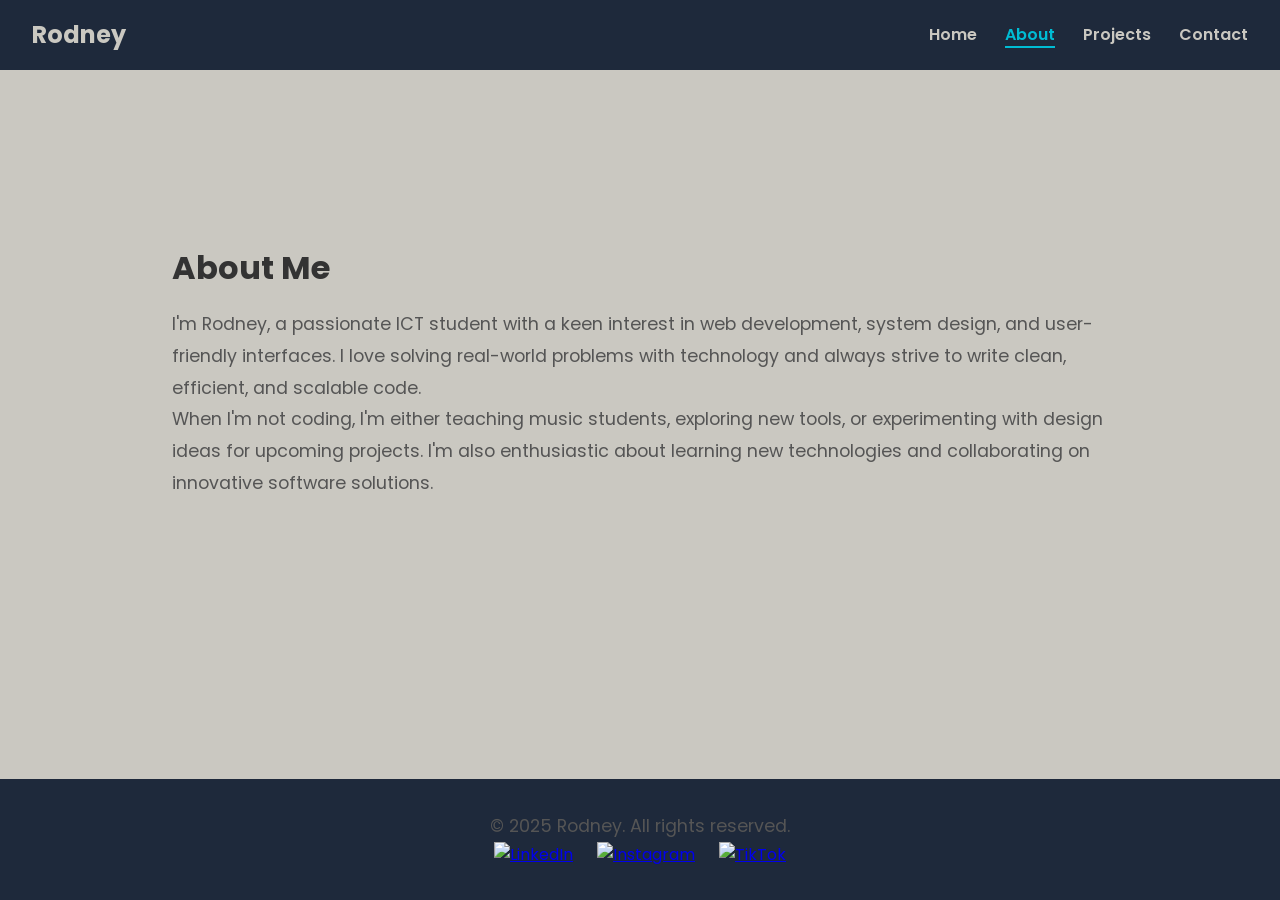
==== about.html @ bb98c3a1 "Add files via upload" ====
<!DOCTYPE html>
<html lang="en">
<head>
  <meta charset="UTF-8">
  <meta name="viewport" content="width=device-width, initial-scale=1.0">
  <title>About</title>
  <link href="https://fonts.googleapis.com/css2?family=Poppins:wght@400;600&display=swap" rel="stylesheet">
  <link href="style.css" rel="stylesheet">
</head>
<body>
  <header>
    <a href="index.html"><h1>Rodney</h1></a>
    <nav>
      <a href="index.html">Home</a>
      <a href="about.html" class="active">About</a>
      <a href="projects.html">Projects</a>
      <a href="contact.html">Contact</a>
    </nav>
  </header>

  <section>
    <h2>About Me</h2>
    <p>
      I'm Rodney, a passionate ICT student with a keen interest in web development, system design, and user-friendly interfaces. I love solving real-world problems with technology and always strive to write clean, efficient, and scalable code.
    </p>
    <p>
      When I'm not coding, I'm either teaching music students, exploring new tools, or experimenting with design ideas for upcoming projects. I'm also enthusiastic about learning new technologies and collaborating on innovative software solutions.
    </p>
  </section>

  <footer>
    <p>&copy; 2025 Rodney. All rights reserved.</p>
    <div class="social-icons">
      <a href="www.linkedin.com/in/rodney-afriyie-282183271" target="_blank">
        <img src="images\linkedin.png" alt="LinkedIn">
      </a>
      <a href="https://www.instagram.com/rodney.afriyie/?hl=en" target="_blank">
        <img src="images\instagram.png" alt="Instagram">
      </a>
      <a href="https://www.tiktok.com/@rodney_appiah?is_from_webapp=1&sender_device=pc" target="_blank">
        <img src="images\tiktok.png" alt="TikTok">
      </a>
    </div>
  </footer>
</body>
</html>
---- style.css ----
* {
    margin: 0;
    padding: 0;
    box-sizing: border-box;
    font-family: 'Poppins', sans-serif;
  }
  
  html {
    scroll-behavior: smooth;
    height: 100%;
  }
  
  nav a:hover {
    color: #00bcd4;
  }
  
  nav a.active {
    color: #00bcd4;
    border-bottom: 2px solid #00bcd4;
  }
  body {
    font-family: 'Poppins', sans-serif;
    line-height: 1.6;
    background-color: #CAC8C1;
    color: #333;
    display: flex;
    flex-direction: column;
    justify-content: space-between;
    height: 100%;
  }
  
  header {
    background-color: #1e293b;
    color: #CAC8C1;
    padding: 1rem 2rem;
    display: flex;
    justify-content: space-between;
    align-items: center;
    position: sticky;
    top: 0;
    z-index: 1000;
  }
.profile {
    display: flex;
    justify-content: space-between;
    align-items: center;
    padding: 4rem 2rem;
    background-color: #CAC8C1;
  }
  
  .profile-text {
    flex: 1;
    max-width: 50%;
  }
  
  .profile-text h1 {
    font-size: 2.5rem;
    margin-bottom: 1rem;
  }
  
  .profile-text p {
    font-size: 1.2rem;
    color: #555;
  }
  
  .profile-image {
    flex: 5;
    max-width: 40%;
    text-align: center;
  }
  
  .profile-image img {
    width: 350px;
    height: 350px;
    object-fit: cover;
    border-radius: 50%;
    border: 3px solid #1e293b;
  }
  .profile-image img:hover {
    transform: scale(1.02);
    transition: transform 0.7s ease;
  }
  
  header h1 {
    font-size: 1.5rem;
  }

  header a {
    color: #CAC8C1;
    text-decoration: none;
    font-weight: 600;
  }
  
  nav a {
    color: #CAC8C1;
    text-decoration: none;
    margin-left: 1.5rem;
    font-weight: 600;
  }
  
  section {
    padding: 4rem 2rem;
    max-width: 1000px;
    margin: auto;
  }
  
  h2 {
    font-size: 2rem;
    margin-bottom: 1rem;
  }
  
  p, label {
    font-size: 1.1rem;
    color: #555;
    line-height: 1.8;
  }
  
  button {
    padding: 0.75rem 1.5rem;
    background-color: #1e293b;
    color: #CAC8C1;
    border: none;
    border-radius: 0.4rem;
    font-size: 1rem;
    cursor: pointer;
    font-weight: 600;
  }
  
  button:hover {
    background-color: #334155;
  }
  
  form {
    background-color: #cdcaca;
    padding: 2rem;
    border-radius: 0.5rem;
    box-shadow: 0 2px 4px rgba(0,0,0,0.1);
  }
  
  input, textarea {
    width: 100%;
    padding: 0.75rem;
    margin-bottom: 1.5rem;
    border: 1px solid #CAC8C1;
    border-radius: 0.4rem;
    font-size: 1rem;
  }
  
  .project {
    background-color: #CAC8C1;
    padding: 1.5rem;
    border-left: 4px solid #1e293b;
    margin-bottom: 1.5rem;
    box-shadow: 0 2px 4px rgba(0,0,0,0.1);
    border-radius: 0.5rem;
  }
  
  .project h3 {
    margin-bottom: 0.5rem;
    color: #1e293b;
  }
  .project {
    background-color: #f0f0f0;
    padding: 20px;
    margin: 15px 0;
    border-radius: 8px;
    transition: transform 0.3s ease;
    cursor: pointer;
  }
  
  .project:hover {
    transform: scale(1.03);
    background-color: #e9f6ff;
  }
  
  .preview-modal {
    opacity: 0;
    visibility: hidden;
    transition: opacity 0.4s ease;
    position: fixed;
    z-index: 10;
    left: 0;
    top: 0;
    width: 100%;
    height: 100%;
    overflow-y: auto;
    background-color: rgba(0, 0, 0, 0.8);
    padding-top: 60px;
  }
  
  .preview-modal.active {
    opacity: 1;
    visibility: visible;
  }
  
  .preview-content {
    background-color: #fff;
    margin: auto;
    padding: 20px;
    border-radius: 10px;
    width: 80%;
    max-width: 700px;
    position: relative;
    transform: scale(0.95);
    transition: transform 0.4s ease;
  }
  
  .preview-modal.active .preview-content {
    transform: scale(1);
  }
  
  .close-btn {
    color: #333;
    position: absolute;
    top: 15px;
    right: 20px;
    font-size: 30px;
    font-weight: bold;
    cursor: pointer;
  }
  
  .gallery {
    display: grid;
    grid-template-columns: repeat(1, 1fr);
    gap: 10px;
    margin-top: 20px;
  }
  
  .gallery img {
    width: 100%;
    border-radius: 8px;
    object-fit: cover;
  }

  footer {
    text-align: center;
    padding: 2rem;
    background-color: #1e293b;
    color: #CAC8C1;
    margin-top: auto;
  }
  
  .social-icons a {
    margin: 0 10px;
    display: inline-block;
  }
  
  .social-icons img {
    width: 32px;
    height: 32px;
    transition: transform 0.3s ease;
  }
  
  .social-icons img:hover {
    transform: scale(1.2);
  }
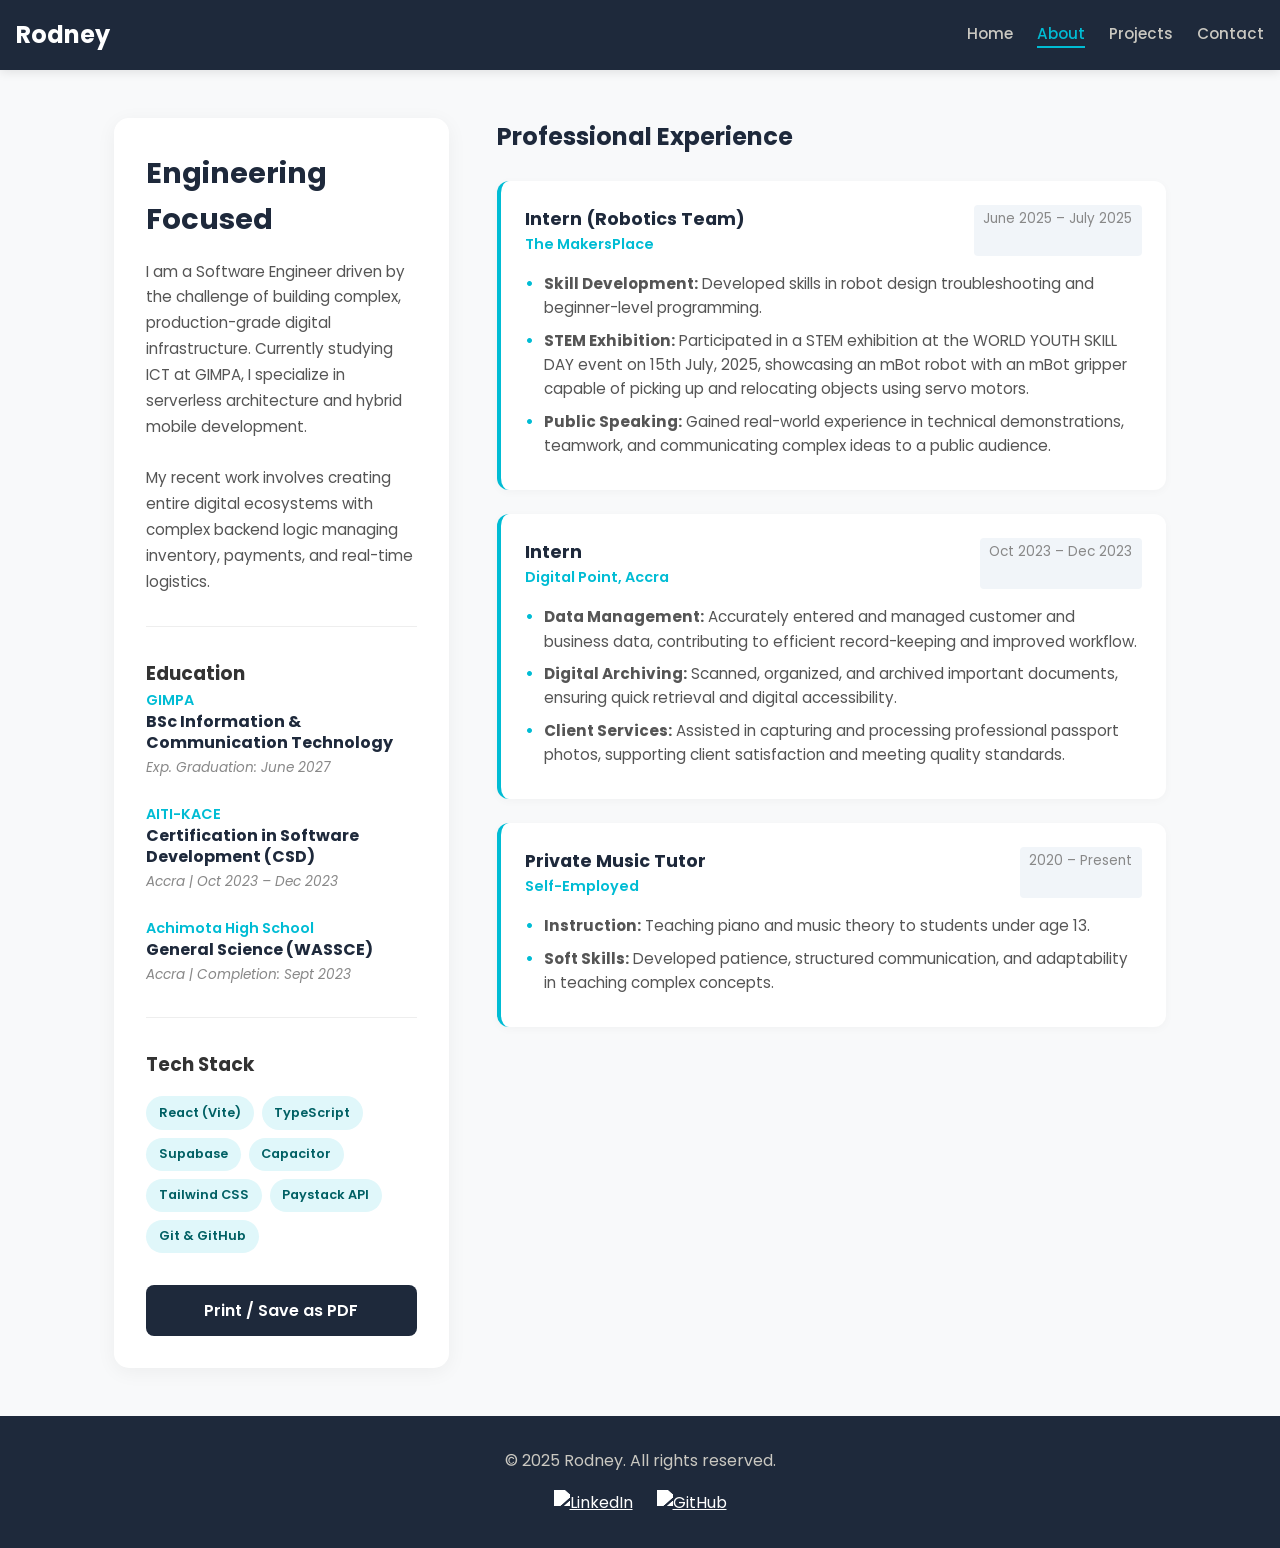
==== commit 2463034e: "Add files via upload" ====
--- a/about.html
+++ b/about.html
@@ -3,11 +3,113 @@
 <head>
   <meta charset="UTF-8">
   <meta name="viewport" content="width=device-width, initial-scale=1.0">
-  <title>About</title>
-  <link href="https://fonts.googleapis.com/css2?family=Poppins:wght@400;600&display=swap" rel="stylesheet">
+  <title>About Me | Rodney</title>
+  <link href="https://fonts.googleapis.com/css2?family=Poppins:wght@300;400;600;700&display=swap" rel="stylesheet">
   <link href="style.css" rel="stylesheet">
+
+  <style>
+    /* Digital Resume Layout */
+    .about-container {
+        max-width: 1100px;
+        margin: 3rem auto;
+        padding: 0 1.5rem;
+        display: grid;
+        grid-template-columns: 1fr 2fr;
+        gap: 3rem;
+        align-items: start;
+    }
+    
+    /* Left Sidebar */
+    .bio-section {
+        background: white;
+        padding: 2rem;
+        border-radius: 15px;
+        box-shadow: 0 4px 20px rgba(0,0,0,0.05);
+        position: sticky;
+        top: 100px;
+    }
+    
+    .bio-section h2 { font-size: 1.8rem; color: #1e293b; margin-bottom: 1rem; }
+    .bio-text { color: #555; font-size: 0.95rem; line-height: 1.7; margin-bottom: 2rem; }
+    
+    /* Education Styling */
+    .education-box { margin-top: 2rem; padding-top: 2rem; border-top: 1px solid #eee; }
+    .education-item { margin-bottom: 1.5rem; }
+    .education-item:last-child { margin-bottom: 0; }
+    
+    .education-item h4 { margin-bottom: 0.2rem; color: #1e293b; font-size: 1rem; line-height: 1.3; }
+    .education-item .school { color: #00bcd4; font-weight: 600; font-size: 0.9rem; display: block; }
+    .education-item .date { font-size: 0.85rem; color: #888; font-style: italic; display: block; margin-top: 2px;}
+    
+    .skills-wrapper { display: flex; flex-wrap: wrap; gap: 0.5rem; margin-top: 1rem; }
+    .skill-tag {
+        background-color: #e0f7fa;
+        color: #006064;
+        padding: 0.4rem 0.8rem;
+        border-radius: 50px;
+        font-size: 0.8rem;
+        font-weight: 600;
+    }
+
+    .resume-btn {
+        display: inline-block;
+        width: 100%;
+        text-align: center;
+        margin-top: 2rem;
+        padding: 0.8rem;
+        background-color: #1e293b;
+        color: white;
+        text-decoration: none;
+        border-radius: 8px;
+        font-weight: 600;
+        transition: background 0.3s;
+        cursor: pointer;
+    }
+    .resume-btn:hover { background-color: #334155; }
+    
+    /* Right Timeline */
+    .timeline-section h3 { font-size: 1.5rem; color: #1e293b; margin-bottom: 1.5rem; }
+    
+    .timeline-item {
+        background: white;
+        padding: 1.5rem;
+        border-radius: 12px;
+        margin-bottom: 1.5rem;
+        border-left: 4px solid #00bcd4;
+        box-shadow: 0 2px 10px rgba(0,0,0,0.03);
+        transition: transform 0.3s ease;
+    }
+    .timeline-item:hover { transform: translateX(5px); }
+    
+    .job-header { display: flex; justify-content: space-between; margin-bottom: 1rem; }
+    .job-title { font-size: 1.1rem; font-weight: 700; color: #1e293b; }
+    .company { color: #00bcd4; font-weight: 600; font-size: 0.9rem; }
+    .job-date { font-size: 0.85rem; color: #888; background: #f1f5f9; padding: 0.2rem 0.6rem; border-radius: 4px; white-space: nowrap; }
+    
+    .job-desc ul { list-style-type: none; padding-left: 0; }
+    .job-desc li { position: relative; padding-left: 1.2rem; margin-bottom: 0.5rem; font-size: 0.95rem; color: #555; }
+    .job-desc li::before { content: "•"; color: #00bcd4; font-weight: bold; position: absolute; left: 0; }
+
+    @media (max-width: 850px) {
+        .about-container { grid-template-columns: 1fr; gap: 2rem; }
+        .bio-section { position: static; }
+        .job-header { flex-direction: column; gap: 5px; }
+    }
+
+    /* Print Styles: Hides Nav, Footer, and Button when printing */
+    @media print {
+        header, footer, .resume-btn { display: none !important; }
+        body { background-color: white; color: black; }
+        .about-container { margin: 0; padding: 0; grid-template-columns: 1fr 2fr; gap: 2rem; }
+        .bio-section, .timeline-item { box-shadow: none; border: none; padding: 0; margin-bottom: 1rem; }
+        .timeline-item { border-left: 2px solid #000; padding-left: 1rem; }
+        .bio-section { position: static; border-right: 1px solid #ccc; padding-right: 1rem; }
+        .skill-tag { border: 1px solid #ccc; background: none; color: black; }
+    }
+  </style>
 </head>
 <body>
+
   <header>
     <a href="index.html"><h1>Rodney</h1></a>
     <nav>
@@ -18,29 +120,127 @@
     </nav>
   </header>
 
-  <section>
-    <h2>About Me</h2>
-    <p>
-      I'm Rodney, a passionate ICT student with a keen interest in web development, system design, and user-friendly interfaces. I love solving real-world problems with technology and always strive to write clean, efficient, and scalable code.
-    </p>
-    <p>
-      When I'm not coding, I'm either teaching music students, exploring new tools, or experimenting with design ideas for upcoming projects. I'm also enthusiastic about learning new technologies and collaborating on innovative software solutions.
-    </p>
-  </section>
+  <div class="about-container">
+    
+    <!-- LEFT SIDE: Bio & Stack -->
+    <aside class="bio-section">
+        <h2>Engineering Focused</h2>
+        <p class="bio-text">
+            I am a Software Engineer driven by the challenge of building complex, production-grade digital infrastructure. 
+            Currently studying ICT at GIMPA, I specialize in serverless architecture and hybrid mobile development.
+            <br><br>
+            My recent work involves creating entire digital ecosystems with complex backend logic managing inventory, payments, and real-time logistics.
+        </p>
+
+        <div class="education-box">
+            <h3>Education</h3>
+            
+            <div class="education-item">
+                <span class="school">GIMPA</span>
+                <h4>BSc Information & Communication Technology</h4>
+                <span class="date">Exp. Graduation: June 2027</span>
+            </div>
+
+            <div class="education-item">
+                <span class="school">AITI-KACE</span>
+                <h4>Certification in Software Development (CSD)</h4>
+                <span class="date">Accra | Oct 2023 – Dec 2023</span>
+            </div>
+
+            <div class="education-item">
+                <span class="school">Achimota High School</span>
+                <h4>General Science (WASSCE)</h4>
+                <span class="date">Accra | Completion: Sept 2023</span>
+            </div>
+        </div>
+
+        <div class="education-box">
+            <h3>Tech Stack</h3>
+            <div class="skills-wrapper">
+                <span class="skill-tag">React (Vite)</span>
+                <span class="skill-tag">TypeScript</span>
+                <span class="skill-tag">Supabase</span>
+                <span class="skill-tag">Capacitor</span>
+                <span class="skill-tag">Tailwind CSS</span>
+                <span class="skill-tag">Paystack API</span>
+                <span class="skill-tag">Git & GitHub</span>
+            </div>
+        </div>
+
+        <!-- Button triggers Browser Print/Save as PDF -->
+        <a href="#" onclick="window.print(); return false;" class="resume-btn">Print / Save as PDF</a>
+    </aside>
+
+    <!-- RIGHT SIDE: Experience -->
+    <main class="timeline-section">
+        <h3>Professional Experience</h3>
+
+        <!-- Job 1: The MakersPlace -->
+        <div class="timeline-item">
+            <div class="job-header">
+                <div>
+                    <div class="job-title">Intern (Robotics Team)</div>
+                    <div class="company">The MakersPlace</div>
+                </div>
+                <span class="job-date">June 2025 – July 2025</span>
+            </div>
+            <div class="job-desc">
+                <ul>
+                    <li><strong>Skill Development:</strong> Developed skills in robot design troubleshooting and beginner-level programming.</li>
+                    <li><strong>STEM Exhibition:</strong> Participated in a STEM exhibition at the WORLD YOUTH SKILL DAY event on 15th July, 2025, showcasing an mBot robot with an mBot gripper capable of picking up and relocating objects using servo motors.</li>
+                    <li><strong>Public Speaking:</strong> Gained real-world experience in technical demonstrations, teamwork, and communicating complex ideas to a public audience.</li>
+                </ul>
+            </div>
+        </div>
+
+        <!-- Job 2: Digital Point -->
+        <div class="timeline-item">
+            <div class="job-header">
+                <div>
+                    <div class="job-title">Intern</div>
+                    <div class="company">Digital Point, Accra</div>
+                </div>
+                <span class="job-date">Oct 2023 – Dec 2023</span>
+            </div>
+            <div class="job-desc">
+                <ul>
+                    <li><strong>Data Management:</strong> Accurately entered and managed customer and business data, contributing to efficient record-keeping and improved workflow.</li>
+                    <li><strong>Digital Archiving:</strong> Scanned, organized, and archived important documents, ensuring quick retrieval and digital accessibility.</li>
+                    <li><strong>Client Services:</strong> Assisted in capturing and processing professional passport photos, supporting client satisfaction and meeting quality standards.</li>
+                </ul>
+            </div>
+        </div>
+
+        <!-- Job 3: Private Music Tutor (Kept as requested) -->
+        <div class="timeline-item">
+            <div class="job-header">
+                <div>
+                    <div class="job-title">Private Music Tutor</div>
+                    <div class="company">Self-Employed</div>
+                </div>
+                <span class="job-date">2020 – Present</span>
+            </div>
+            <div class="job-desc">
+                <ul>
+                    <li><strong>Instruction:</strong> Teaching piano and music theory to students under age 13.</li>
+                    <li><strong>Soft Skills:</strong> Developed patience, structured communication, and adaptability in teaching complex concepts.</li>
+                </ul>
+            </div>
+        </div>
+    </main>
+  </div>
 
   <footer>
     <p>&copy; 2025 Rodney. All rights reserved.</p>
     <div class="social-icons">
-      <a href="www.linkedin.com/in/rodney-afriyie-282183271" target="_blank">
-        <img src="images\linkedin.png" alt="LinkedIn">
+      <a href="https://www.linkedin.com/in/rodney-afriyie-882338365" target="_blank">
+        <img src="images/linkedin.png" alt="LinkedIn">
       </a>
-      <a href="https://www.instagram.com/rodney.afriyie/?hl=en" target="_blank">
-        <img src="images\instagram.png" alt="Instagram">
-      </a>
-      <a href="https://www.tiktok.com/@rodney_appiah?is_from_webapp=1&sender_device=pc" target="_blank">
-        <img src="images\tiktok.png" alt="TikTok">
+      <a href="https://github.com/YOUR_USERNAME" target="_blank">
+        <img src="images/github-icon.png" alt="GitHub">
       </a>
     </div>
   </footer>
+
 </body>
-</html>
+</html>
--- a/style.css
+++ b/style.css
@@ -1,257 +1,127 @@
+/* ===== GLOBAL RESET & BASE STYLES ===== */
 * {
     margin: 0;
     padding: 0;
     box-sizing: border-box;
     font-family: 'Poppins', sans-serif;
-  }
-  
-  html {
+}
+
+html {
     scroll-behavior: smooth;
     height: 100%;
-  }
-  
-  nav a:hover {
-    color: #00bcd4;
-  }
-  
-  nav a.active {
-    color: #00bcd4;
-    border-bottom: 2px solid #00bcd4;
-  }
-  body {
+}
+
+body {
     font-family: 'Poppins', sans-serif;
     line-height: 1.6;
-    background-color: #CAC8C1;
+    background-color: #f8f9fa; /* Modern off-white background */
     color: #333;
     display: flex;
     flex-direction: column;
-    justify-content: space-between;
-    height: 100%;
-  }
-  
-  header {
+    min-height: 100vh;
+    overflow-x: hidden;
+    width: 100%;
+}
+
+/* ===== HEADER ===== */
+header {
     background-color: #1e293b;
     color: #CAC8C1;
-    padding: 1rem 2rem;
+    padding: 1rem;
     display: flex;
     justify-content: space-between;
     align-items: center;
     position: sticky;
     top: 0;
     z-index: 1000;
-  }
-.profile {
-    display: flex;
-    justify-content: space-between;
-    align-items: center;
-    padding: 4rem 2rem;
-    background-color: #CAC8C1;
-  }
-  
-  .profile-text {
-    flex: 1;
-    max-width: 50%;
-  }
-  
-  .profile-text h1 {
-    font-size: 2.5rem;
-    margin-bottom: 1rem;
-  }
-  
-  .profile-text p {
-    font-size: 1.2rem;
-    color: #555;
-  }
-  
-  .profile-image {
-    flex: 5;
-    max-width: 40%;
-    text-align: center;
-  }
-  
-  .profile-image img {
-    width: 350px;
-    height: 350px;
-    object-fit: cover;
-    border-radius: 50%;
-    border: 3px solid #1e293b;
-  }
-  .profile-image img:hover {
-    transform: scale(1.02);
-    transition: transform 0.7s ease;
-  }
-  
-  header h1 {
+    width: 100%;
+    box-shadow: 0 2px 10px rgba(0,0,0,0.1);
+}
+
+header h1 {
     font-size: 1.5rem;
-  }
+    color: #fff;
+    white-space: nowrap;
+}
 
-  header a {
+header a {
     color: #CAC8C1;
     text-decoration: none;
     font-weight: 600;
-  }
-  
-  nav a {
+}
+
+/* ===== NAVIGATION ===== */
+nav {
+    display: flex;
+    gap: 1.5rem;
+}
+
+nav a {
     color: #CAC8C1;
     text-decoration: none;
-    margin-left: 1.5rem;
-    font-weight: 600;
-  }
-  
-  section {
-    padding: 4rem 2rem;
-    max-width: 1000px;
-    margin: auto;
-  }
-  
-  h2 {
-    font-size: 2rem;
-    margin-bottom: 1rem;
-  }
-  
-  p, label {
-    font-size: 1.1rem;
-    color: #555;
-    line-height: 1.8;
-  }
-  
-  button {
-    padding: 0.75rem 1.5rem;
-    background-color: #1e293b;
-    color: #CAC8C1;
-    border: none;
-    border-radius: 0.4rem;
-    font-size: 1rem;
-    cursor: pointer;
-    font-weight: 600;
-  }
-  
-  button:hover {
-    background-color: #334155;
-  }
-  
-  form {
-    background-color: #cdcaca;
-    padding: 2rem;
-    border-radius: 0.5rem;
-    box-shadow: 0 2px 4px rgba(0,0,0,0.1);
-  }
-  
-  input, textarea {
-    width: 100%;
-    padding: 0.75rem;
-    margin-bottom: 1.5rem;
-    border: 1px solid #CAC8C1;
-    border-radius: 0.4rem;
-    font-size: 1rem;
-  }
-  
-  .project {
-    background-color: #CAC8C1;
-    padding: 1.5rem;
-    border-left: 4px solid #1e293b;
-    margin-bottom: 1.5rem;
-    box-shadow: 0 2px 4px rgba(0,0,0,0.1);
-    border-radius: 0.5rem;
-  }
-  
-  .project h3 {
-    margin-bottom: 0.5rem;
-    color: #1e293b;
-  }
-  .project {
-    background-color: #f0f0f0;
-    padding: 20px;
-    margin: 15px 0;
-    border-radius: 8px;
-    transition: transform 0.3s ease;
-    cursor: pointer;
-  }
-  
-  .project:hover {
-    transform: scale(1.03);
-    background-color: #e9f6ff;
-  }
-  
-  .preview-modal {
-    opacity: 0;
-    visibility: hidden;
-    transition: opacity 0.4s ease;
-    position: fixed;
-    z-index: 10;
-    left: 0;
-    top: 0;
-    width: 100%;
-    height: 100%;
-    overflow-y: auto;
-    background-color: rgba(0, 0, 0, 0.8);
-    padding-top: 60px;
-  }
-  
-  .preview-modal.active {
-    opacity: 1;
-    visibility: visible;
-  }
-  
-  .preview-content {
-    background-color: #fff;
-    margin: auto;
-    padding: 20px;
-    border-radius: 10px;
-    width: 80%;
-    max-width: 700px;
-    position: relative;
-    transform: scale(0.95);
-    transition: transform 0.4s ease;
-  }
-  
-  .preview-modal.active .preview-content {
-    transform: scale(1);
-  }
-  
-  .close-btn {
-    color: #333;
-    position: absolute;
-    top: 15px;
-    right: 20px;
-    font-size: 30px;
-    font-weight: bold;
-    cursor: pointer;
-  }
-  
-  .gallery {
-    display: grid;
-    grid-template-columns: repeat(1, 1fr);
-    gap: 10px;
-    margin-top: 20px;
-  }
-  
-  .gallery img {
-    width: 100%;
-    border-radius: 8px;
-    object-fit: cover;
-  }
+    font-weight: 500;
+    font-size: 0.95rem;
+    transition: color 0.3s ease;
+}
 
-  footer {
+nav a:hover {
+    color: #00bcd4;
+}
+
+nav a.active {
+    color: #00bcd4;
+    border-bottom: 2px solid #00bcd4;
+}
+
+/* Mobile Nav Tweak */
+@media (max-width: 768px) {
+    header {
+        flex-direction: column;
+        gap: 1rem;
+    }
+    nav {
+        gap: 1rem;
+        font-size: 0.9rem;
+    }
+}
+
+/* ===== FOOTER ===== */
+footer {
     text-align: center;
-    padding: 2rem;
+    padding: 2rem 1rem;
     background-color: #1e293b;
     color: #CAC8C1;
     margin-top: auto;
-  }
-  
-  .social-icons a {
-    margin: 0 10px;
+    width: 100%;
+}
+
+.social-icons {
+    display: flex;
+    justify-content: center;
+    gap: 1.5rem;
+    margin-top: 1rem;
+}
+
+.social-icons img {
+    width: 28px;
+    height: 28px;
+    transition: transform 0.3s ease;
+    filter: brightness(0) invert(1); /* Makes icons white */
+}
+
+.social-icons img:hover {
+    transform: scale(1.2);
+    opacity: 0.8;
+}
+
+/* ===== UTILITY CLASSES ===== */
+.btn {
     display: inline-block;
-  }
-  
-  .social-icons img {
-    width: 32px;
-    height: 32px;
-    transition: transform 0.3s ease;
-  }
-  
-  .social-icons img:hover {
-    transform: scale(1.2);
-  }
-  
+    padding: 0.8rem 1.5rem;
+    border-radius: 5px;
+    text-decoration: none;
+    font-weight: 600;
+    transition: background 0.3s ease;
+    cursor: pointer;
+    border: none;
+}
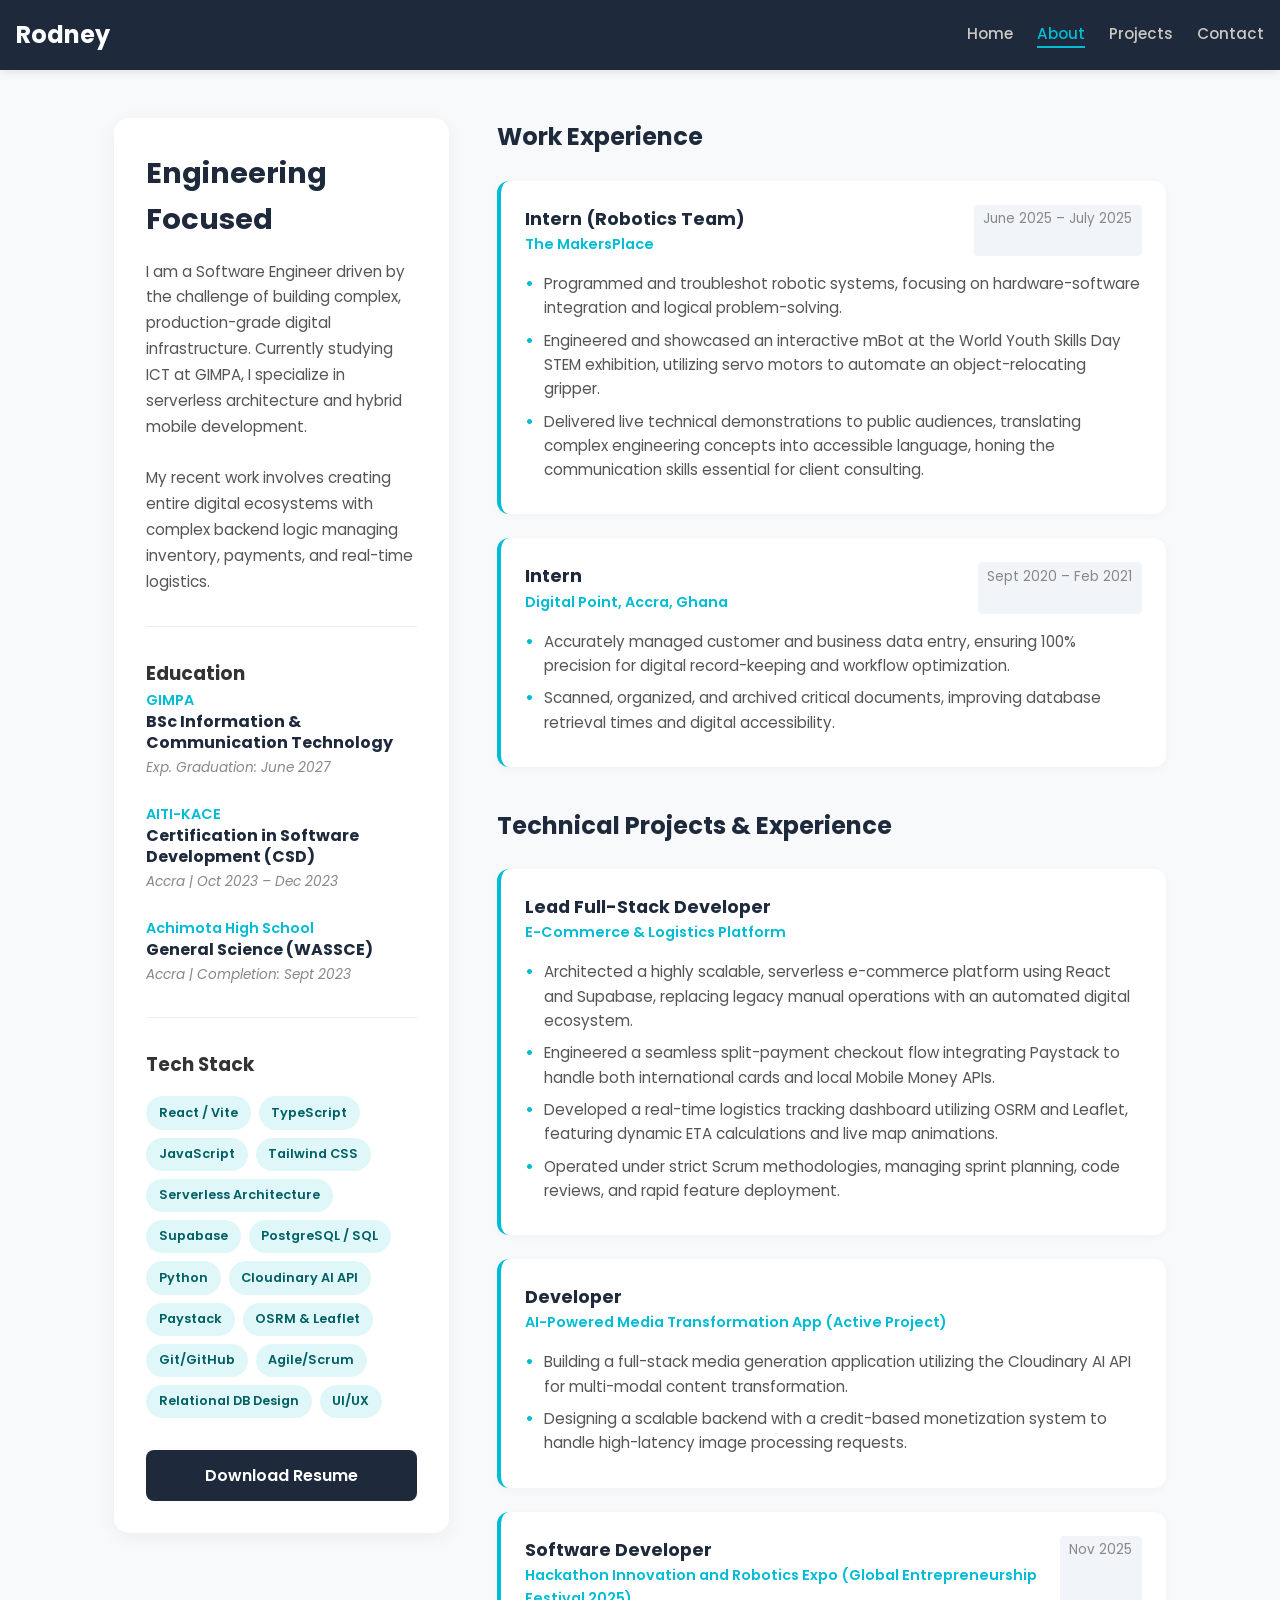
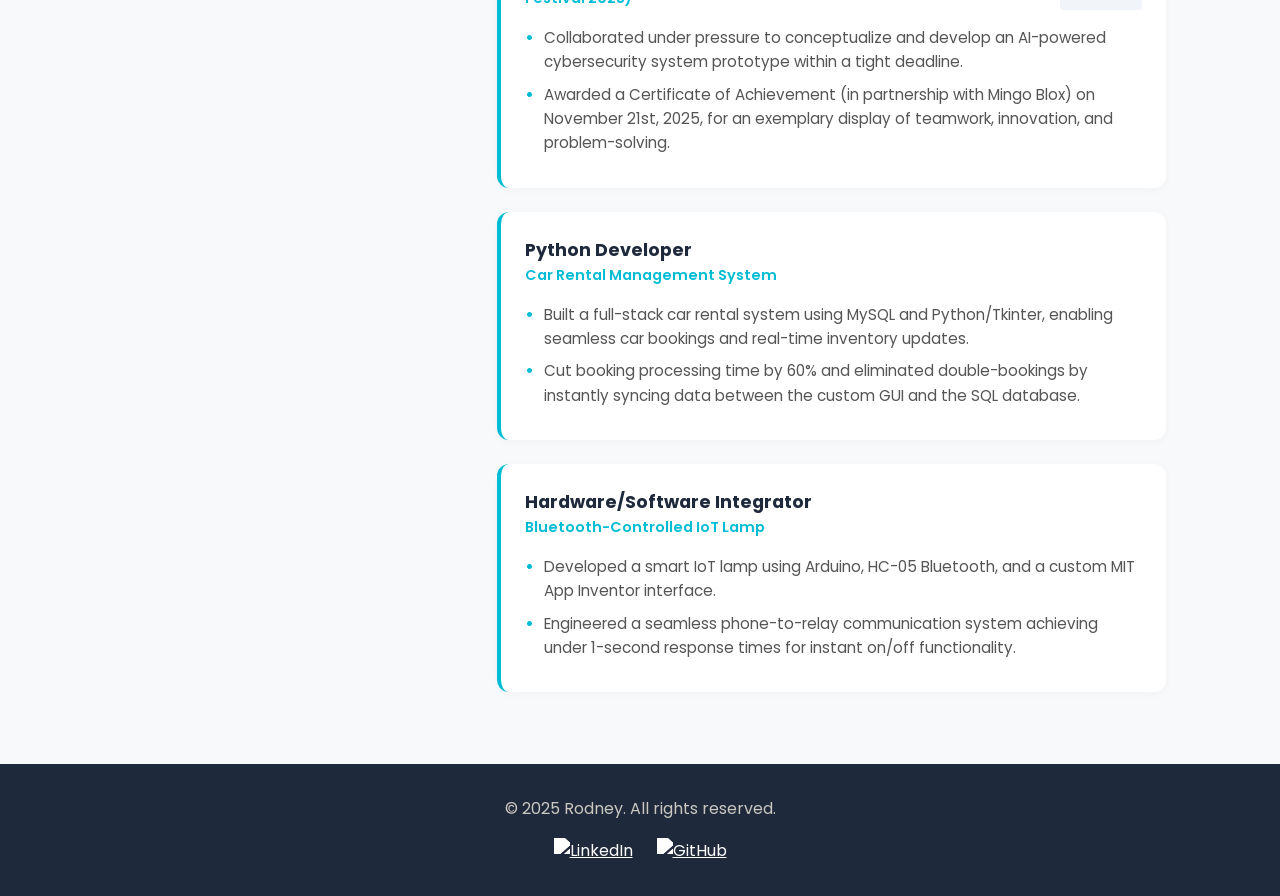
==== commit 596f9d99: "Initial commit" ====
--- a/about.html
+++ b/about.html
@@ -1,246 +1,321 @@
-<!DOCTYPE html>
-<html lang="en">
-<head>
-  <meta charset="UTF-8">
-  <meta name="viewport" content="width=device-width, initial-scale=1.0">
-  <title>About Me | Rodney</title>
-  <link href="https://fonts.googleapis.com/css2?family=Poppins:wght@300;400;600;700&display=swap" rel="stylesheet">
-  <link href="style.css" rel="stylesheet">
-
-  <style>
-    /* Digital Resume Layout */
-    .about-container {
-        max-width: 1100px;
-        margin: 3rem auto;
-        padding: 0 1.5rem;
-        display: grid;
-        grid-template-columns: 1fr 2fr;
-        gap: 3rem;
-        align-items: start;
-    }
-    
-    /* Left Sidebar */
-    .bio-section {
-        background: white;
-        padding: 2rem;
-        border-radius: 15px;
-        box-shadow: 0 4px 20px rgba(0,0,0,0.05);
-        position: sticky;
-        top: 100px;
-    }
-    
-    .bio-section h2 { font-size: 1.8rem; color: #1e293b; margin-bottom: 1rem; }
-    .bio-text { color: #555; font-size: 0.95rem; line-height: 1.7; margin-bottom: 2rem; }
-    
-    /* Education Styling */
-    .education-box { margin-top: 2rem; padding-top: 2rem; border-top: 1px solid #eee; }
-    .education-item { margin-bottom: 1.5rem; }
-    .education-item:last-child { margin-bottom: 0; }
-    
-    .education-item h4 { margin-bottom: 0.2rem; color: #1e293b; font-size: 1rem; line-height: 1.3; }
-    .education-item .school { color: #00bcd4; font-weight: 600; font-size: 0.9rem; display: block; }
-    .education-item .date { font-size: 0.85rem; color: #888; font-style: italic; display: block; margin-top: 2px;}
-    
-    .skills-wrapper { display: flex; flex-wrap: wrap; gap: 0.5rem; margin-top: 1rem; }
-    .skill-tag {
-        background-color: #e0f7fa;
-        color: #006064;
-        padding: 0.4rem 0.8rem;
-        border-radius: 50px;
-        font-size: 0.8rem;
-        font-weight: 600;
-    }
-
-    .resume-btn {
-        display: inline-block;
-        width: 100%;
-        text-align: center;
-        margin-top: 2rem;
-        padding: 0.8rem;
-        background-color: #1e293b;
-        color: white;
-        text-decoration: none;
-        border-radius: 8px;
-        font-weight: 600;
-        transition: background 0.3s;
-        cursor: pointer;
-    }
-    .resume-btn:hover { background-color: #334155; }
-    
-    /* Right Timeline */
-    .timeline-section h3 { font-size: 1.5rem; color: #1e293b; margin-bottom: 1.5rem; }
-    
-    .timeline-item {
-        background: white;
-        padding: 1.5rem;
-        border-radius: 12px;
-        margin-bottom: 1.5rem;
-        border-left: 4px solid #00bcd4;
-        box-shadow: 0 2px 10px rgba(0,0,0,0.03);
-        transition: transform 0.3s ease;
-    }
-    .timeline-item:hover { transform: translateX(5px); }
-    
-    .job-header { display: flex; justify-content: space-between; margin-bottom: 1rem; }
-    .job-title { font-size: 1.1rem; font-weight: 700; color: #1e293b; }
-    .company { color: #00bcd4; font-weight: 600; font-size: 0.9rem; }
-    .job-date { font-size: 0.85rem; color: #888; background: #f1f5f9; padding: 0.2rem 0.6rem; border-radius: 4px; white-space: nowrap; }
-    
-    .job-desc ul { list-style-type: none; padding-left: 0; }
-    .job-desc li { position: relative; padding-left: 1.2rem; margin-bottom: 0.5rem; font-size: 0.95rem; color: #555; }
-    .job-desc li::before { content: "•"; color: #00bcd4; font-weight: bold; position: absolute; left: 0; }
-
-    @media (max-width: 850px) {
-        .about-container { grid-template-columns: 1fr; gap: 2rem; }
-        .bio-section { position: static; }
-        .job-header { flex-direction: column; gap: 5px; }
-    }
-
-    /* Print Styles: Hides Nav, Footer, and Button when printing */
-    @media print {
-        header, footer, .resume-btn { display: none !important; }
-        body { background-color: white; color: black; }
-        .about-container { margin: 0; padding: 0; grid-template-columns: 1fr 2fr; gap: 2rem; }
-        .bio-section, .timeline-item { box-shadow: none; border: none; padding: 0; margin-bottom: 1rem; }
-        .timeline-item { border-left: 2px solid #000; padding-left: 1rem; }
-        .bio-section { position: static; border-right: 1px solid #ccc; padding-right: 1rem; }
-        .skill-tag { border: 1px solid #ccc; background: none; color: black; }
-    }
-  </style>
-</head>
-<body>
-
-  <header>
-    <a href="index.html"><h1>Rodney</h1></a>
-    <nav>
-      <a href="index.html">Home</a>
-      <a href="about.html" class="active">About</a>
-      <a href="projects.html">Projects</a>
-      <a href="contact.html">Contact</a>
-    </nav>
-  </header>
-
-  <div class="about-container">
-    
-    <!-- LEFT SIDE: Bio & Stack -->
-    <aside class="bio-section">
-        <h2>Engineering Focused</h2>
-        <p class="bio-text">
-            I am a Software Engineer driven by the challenge of building complex, production-grade digital infrastructure. 
-            Currently studying ICT at GIMPA, I specialize in serverless architecture and hybrid mobile development.
-            <br><br>
-            My recent work involves creating entire digital ecosystems with complex backend logic managing inventory, payments, and real-time logistics.
-        </p>
-
-        <div class="education-box">
-            <h3>Education</h3>
-            
-            <div class="education-item">
-                <span class="school">GIMPA</span>
-                <h4>BSc Information & Communication Technology</h4>
-                <span class="date">Exp. Graduation: June 2027</span>
-            </div>
-
-            <div class="education-item">
-                <span class="school">AITI-KACE</span>
-                <h4>Certification in Software Development (CSD)</h4>
-                <span class="date">Accra | Oct 2023 – Dec 2023</span>
-            </div>
-
-            <div class="education-item">
-                <span class="school">Achimota High School</span>
-                <h4>General Science (WASSCE)</h4>
-                <span class="date">Accra | Completion: Sept 2023</span>
-            </div>
-        </div>
-
-        <div class="education-box">
-            <h3>Tech Stack</h3>
-            <div class="skills-wrapper">
-                <span class="skill-tag">React (Vite)</span>
-                <span class="skill-tag">TypeScript</span>
-                <span class="skill-tag">Supabase</span>
-                <span class="skill-tag">Capacitor</span>
-                <span class="skill-tag">Tailwind CSS</span>
-                <span class="skill-tag">Paystack API</span>
-                <span class="skill-tag">Git & GitHub</span>
-            </div>
-        </div>
-
-        <!-- Button triggers Browser Print/Save as PDF -->
-        <a href="#" onclick="window.print(); return false;" class="resume-btn">Print / Save as PDF</a>
-    </aside>
-
-    <!-- RIGHT SIDE: Experience -->
-    <main class="timeline-section">
-        <h3>Professional Experience</h3>
-
-        <!-- Job 1: The MakersPlace -->
-        <div class="timeline-item">
-            <div class="job-header">
-                <div>
-                    <div class="job-title">Intern (Robotics Team)</div>
-                    <div class="company">The MakersPlace</div>
-                </div>
-                <span class="job-date">June 2025 – July 2025</span>
-            </div>
-            <div class="job-desc">
-                <ul>
-                    <li><strong>Skill Development:</strong> Developed skills in robot design troubleshooting and beginner-level programming.</li>
-                    <li><strong>STEM Exhibition:</strong> Participated in a STEM exhibition at the WORLD YOUTH SKILL DAY event on 15th July, 2025, showcasing an mBot robot with an mBot gripper capable of picking up and relocating objects using servo motors.</li>
-                    <li><strong>Public Speaking:</strong> Gained real-world experience in technical demonstrations, teamwork, and communicating complex ideas to a public audience.</li>
-                </ul>
-            </div>
-        </div>
-
-        <!-- Job 2: Digital Point -->
-        <div class="timeline-item">
-            <div class="job-header">
-                <div>
-                    <div class="job-title">Intern</div>
-                    <div class="company">Digital Point, Accra</div>
-                </div>
-                <span class="job-date">Oct 2023 – Dec 2023</span>
-            </div>
-            <div class="job-desc">
-                <ul>
-                    <li><strong>Data Management:</strong> Accurately entered and managed customer and business data, contributing to efficient record-keeping and improved workflow.</li>
-                    <li><strong>Digital Archiving:</strong> Scanned, organized, and archived important documents, ensuring quick retrieval and digital accessibility.</li>
-                    <li><strong>Client Services:</strong> Assisted in capturing and processing professional passport photos, supporting client satisfaction and meeting quality standards.</li>
-                </ul>
-            </div>
-        </div>
-
-        <!-- Job 3: Private Music Tutor (Kept as requested) -->
-        <div class="timeline-item">
-            <div class="job-header">
-                <div>
-                    <div class="job-title">Private Music Tutor</div>
-                    <div class="company">Self-Employed</div>
-                </div>
-                <span class="job-date">2020 – Present</span>
-            </div>
-            <div class="job-desc">
-                <ul>
-                    <li><strong>Instruction:</strong> Teaching piano and music theory to students under age 13.</li>
-                    <li><strong>Soft Skills:</strong> Developed patience, structured communication, and adaptability in teaching complex concepts.</li>
-                </ul>
-            </div>
-        </div>
-    </main>
-  </div>
-
-  <footer>
-    <p>&copy; 2025 Rodney. All rights reserved.</p>
-    <div class="social-icons">
-      <a href="https://www.linkedin.com/in/rodney-afriyie-882338365" target="_blank">
-        <img src="images/linkedin.png" alt="LinkedIn">
-      </a>
-      <a href="https://github.com/YOUR_USERNAME" target="_blank">
-        <img src="images/github-icon.png" alt="GitHub">
-      </a>
-    </div>
-  </footer>
-
-</body>
+<!DOCTYPE html>
+<html lang="en">
+<head>
+  <meta charset="UTF-8">
+  <meta name="viewport" content="width=device-width, initial-scale=1.0">
+  <title>About Me | Rodney</title>
+  <link href="https://fonts.googleapis.com/css2?family=Poppins:wght@300;400;600;700&display=swap" rel="stylesheet">
+  <link href="style.css" rel="stylesheet">
+
+  <style>
+    /* Digital Resume Layout */
+    .about-container {
+        max-width: 1100px;
+        margin: 3rem auto;
+        padding: 0 1.5rem;
+        display: grid;
+        grid-template-columns: 1fr 2fr;
+        gap: 3rem;
+        align-items: start;
+    }
+    
+    /* Left Sidebar */
+    .bio-section {
+        background: white;
+        padding: 2rem;
+        border-radius: 15px;
+        box-shadow: 0 4px 20px rgba(0,0,0,0.05);
+        position: sticky;
+        top: 100px;
+    }
+    
+    .bio-section h2 { font-size: 1.8rem; color: #1e293b; margin-bottom: 1rem; }
+    .bio-text { color: #555; font-size: 0.95rem; line-height: 1.7; margin-bottom: 2rem; }
+    
+    /* Education Styling */
+    .education-box { margin-top: 2rem; padding-top: 2rem; border-top: 1px solid #eee; }
+    .education-item { margin-bottom: 1.5rem; }
+    .education-item:last-child { margin-bottom: 0; }
+    
+    .education-item h4 { margin-bottom: 0.2rem; color: #1e293b; font-size: 1rem; line-height: 1.3; }
+    .education-item .school { color: #00bcd4; font-weight: 600; font-size: 0.9rem; display: block; }
+    .education-item .date { font-size: 0.85rem; color: #888; font-style: italic; display: block; margin-top: 2px;}
+    
+    .skills-wrapper { display: flex; flex-wrap: wrap; gap: 0.5rem; margin-top: 1rem; }
+    .skill-tag {
+        background-color: #e0f7fa;
+        color: #006064;
+        padding: 0.4rem 0.8rem;
+        border-radius: 50px;
+        font-size: 0.8rem;
+        font-weight: 600;
+    }
+
+    .resume-btn {
+        display: inline-block;
+        width: 100%;
+        text-align: center;
+        margin-top: 2rem;
+        padding: 0.8rem;
+        background-color: #1e293b;
+        color: white;
+        text-decoration: none;
+        border-radius: 8px;
+        font-weight: 600;
+        transition: background 0.3s;
+        cursor: pointer;
+    }
+    .resume-btn:hover { background-color: #334155; }
+    
+    /* Right Timeline */
+    .timeline-section h3 { font-size: 1.5rem; color: #1e293b; margin-bottom: 1.5rem; }
+    
+    .timeline-item {
+        background: white;
+        padding: 1.5rem;
+        border-radius: 12px;
+        margin-bottom: 1.5rem;
+        border-left: 4px solid #00bcd4;
+        box-shadow: 0 2px 10px rgba(0,0,0,0.03);
+        transition: transform 0.3s ease;
+    }
+    .timeline-item:hover { transform: translateX(5px); }
+    
+    .job-header { display: flex; justify-content: space-between; margin-bottom: 1rem; }
+    .job-title { font-size: 1.1rem; font-weight: 700; color: #1e293b; }
+    .company { color: #00bcd4; font-weight: 600; font-size: 0.9rem; }
+    .job-date { font-size: 0.85rem; color: #888; background: #f1f5f9; padding: 0.2rem 0.6rem; border-radius: 4px; white-space: nowrap; }
+    
+    .job-desc ul { list-style-type: none; padding-left: 0; }
+    .job-desc li { position: relative; padding-left: 1.2rem; margin-bottom: 0.5rem; font-size: 0.95rem; color: #555; }
+    .job-desc li::before { content: "•"; color: #00bcd4; font-weight: bold; position: absolute; left: 0; }
+
+    @media (max-width: 850px) {
+        .about-container { grid-template-columns: 1fr; gap: 2rem; }
+        .bio-section { position: static; }
+        .job-header { flex-direction: column; gap: 5px; }
+    }
+
+    /* Print Styles: Hides Nav, Footer, and Button when printing */
+    @media print {
+        header, footer, .resume-btn { display: none !important; }
+        body { background-color: white; color: black; }
+        .about-container { margin: 0; padding: 0; grid-template-columns: 1fr 2fr; gap: 2rem; }
+        .bio-section, .timeline-item { box-shadow: none; border: none; padding: 0; margin-bottom: 1rem; }
+        .timeline-item { border-left: 2px solid #000; padding-left: 1rem; }
+        .bio-section { position: static; border-right: 1px solid #ccc; padding-right: 1rem; }
+        .skill-tag { border: 1px solid #ccc; background: none; color: black; }
+    }
+  </style>
+</head>
+<body>
+
+  <header>
+    <a href="index.html"><h1>Rodney</h1></a>
+    <nav>
+      <a href="index.html">Home</a>
+      <a href="about.html" class="active">About</a>
+      <a href="projects.html">Projects</a>
+      <a href="contact.html">Contact</a>
+    </nav>
+  </header>
+
+  <div class="about-container">
+    
+    <!-- LEFT SIDE: Bio & Stack -->
+    <aside class="bio-section">
+        <h2>Engineering Focused</h2>
+        <p class="bio-text">
+            I am a Software Engineer driven by the challenge of building complex, production-grade digital infrastructure. 
+            Currently studying ICT at GIMPA, I specialize in serverless architecture and hybrid mobile development.
+            <br><br>
+            My recent work involves creating entire digital ecosystems with complex backend logic managing inventory, payments, and real-time logistics.
+        </p>
+
+        <div class="education-box">
+            <h3>Education</h3>
+            
+            <div class="education-item">
+                <span class="school">GIMPA</span>
+                <h4>BSc Information & Communication Technology</h4>
+                <span class="date">Exp. Graduation: June 2027</span>
+            </div>
+
+            <div class="education-item">
+                <span class="school">AITI-KACE</span>
+                <h4>Certification in Software Development (CSD)</h4>
+                <span class="date">Accra | Oct 2023 – Dec 2023</span>
+            </div>
+
+            <div class="education-item">
+                <span class="school">Achimota High School</span>
+                <h4>General Science (WASSCE)</h4>
+                <span class="date">Accra | Completion: Sept 2023</span>
+            </div>
+        </div>
+
+        <div class="education-box">
+            <h3>Tech Stack</h3>
+            <div class="skills-wrapper">
+                <span class="skill-tag">React / Vite</span>
+                <span class="skill-tag">TypeScript</span>
+                <span class="skill-tag">JavaScript</span>
+                <span class="skill-tag">Tailwind CSS</span>
+                <span class="skill-tag">Serverless Architecture</span>
+                <span class="skill-tag">Supabase</span>
+                <span class="skill-tag">PostgreSQL / SQL</span>
+                <span class="skill-tag">Python</span>
+                <span class="skill-tag">Cloudinary AI API</span>
+                <span class="skill-tag">Paystack</span>
+                <span class="skill-tag">OSRM & Leaflet</span>
+                <span class="skill-tag">Git/GitHub</span>
+                <span class="skill-tag">Agile/Scrum</span>
+                <span class="skill-tag">Relational DB Design</span>
+                <span class="skill-tag">UI/UX</span>
+            </div>
+        </div>
+
+        <!-- Download Resume Button -->
+        <a href="Rodney Afriyie - Resume.pdf" download="Rodney Afriyie - Resume.pdf" class="resume-btn">Download Resume</a>
+    </aside>
+
+    <!-- RIGHT SIDE: Experience -->
+    <main class="timeline-section">
+        <h3>Work Experience</h3>
+
+        <!-- Job 1: The MakersPlace -->
+        <div class="timeline-item">
+            <div class="job-header">
+                <div>
+                    <div class="job-title">Intern (Robotics Team)</div>
+                    <div class="company">The MakersPlace</div>
+                </div>
+                <span class="job-date">June 2025 – July 2025</span>
+            </div>
+            <div class="job-desc">
+                <ul>
+                    <li>Programmed and troubleshot robotic systems, focusing on hardware-software integration and logical problem-solving.</li>
+                    <li>Engineered and showcased an interactive mBot at the World Youth Skills Day STEM exhibition, utilizing servo motors to automate an object-relocating gripper.</li>
+                    <li>Delivered live technical demonstrations to public audiences, translating complex engineering concepts into accessible language, honing the communication skills essential for client consulting.</li>
+                </ul>
+            </div>
+        </div>
+
+        <!-- Job 2: Digital Point -->
+        <div class="timeline-item">
+            <div class="job-header">
+                <div>
+                    <div class="job-title">Intern</div>
+                    <div class="company">Digital Point, Accra, Ghana</div>
+                </div>
+                <span class="job-date">Sept 2020 – Feb 2021</span>
+            </div>
+            <div class="job-desc">
+                <ul>
+                    <li>Accurately managed customer and business data entry, ensuring 100% precision for digital record-keeping and workflow optimization.</li>
+                    <li>Scanned, organized, and archived critical documents, improving database retrieval times and digital accessibility.</li>
+                </ul>
+            </div>
+        </div>
+
+        <h3 style="margin-top: 2.5rem;">Technical Projects & Experience</h3>
+
+        <!-- Project 1: E-Commerce & Logistics Platform -->
+        <div class="timeline-item">
+            <div class="job-header">
+                <div>
+                    <div class="job-title">Lead Full-Stack Developer</div>
+                    <div class="company">E-Commerce & Logistics Platform</div>
+                </div>
+            </div>
+            <div class="job-desc">
+                <ul>
+                    <li>Architected a highly scalable, serverless e-commerce platform using React and Supabase, replacing legacy manual operations with an automated digital ecosystem.</li>
+                    <li>Engineered a seamless split-payment checkout flow integrating Paystack to handle both international cards and local Mobile Money APIs.</li>
+                    <li>Developed a real-time logistics tracking dashboard utilizing OSRM and Leaflet, featuring dynamic ETA calculations and live map animations.</li>
+                    <li>Operated under strict Scrum methodologies, managing sprint planning, code reviews, and rapid feature deployment.</li>
+                </ul>
+            </div>
+        </div>
+
+        <!-- Project 2: AI-Powered Media Transformation App -->
+        <div class="timeline-item">
+            <div class="job-header">
+                <div>
+                    <div class="job-title">Developer</div>
+                    <div class="company">AI-Powered Media Transformation App (Active Project)</div>
+                </div>
+            </div>
+            <div class="job-desc">
+                <ul>
+                    <li>Building a full-stack media generation application utilizing the Cloudinary AI API for multi-modal content transformation.</li>
+                    <li>Designing a scalable backend with a credit-based monetization system to handle high-latency image processing requests.</li>
+                </ul>
+            </div>
+        </div>
+
+        <!-- Project 3: Hackathon Innovation -->
+        <div class="timeline-item">
+            <div class="job-header">
+                <div>
+                    <div class="job-title">Software Developer</div>
+                    <div class="company">Hackathon Innovation and Robotics Expo (Global Entrepreneurship Festival 2025)</div>
+                </div>
+                <span class="job-date">Nov 2025</span>
+            </div>
+            <div class="job-desc">
+                <ul>
+                    <li>Collaborated under pressure to conceptualize and develop an AI-powered cybersecurity system prototype within a tight deadline.</li>
+                    <li>Awarded a Certificate of Achievement (in partnership with Mingo Blox) on November 21st, 2025, for an exemplary display of teamwork, innovation, and problem-solving.</li>
+                </ul>
+            </div>
+        </div>
+
+        <!-- Project 4: Car Rental System -->
+        <div class="timeline-item">
+            <div class="job-header">
+                <div>
+                    <div class="job-title">Python Developer</div>
+                    <div class="company">Car Rental Management System</div>
+                </div>
+            </div>
+            <div class="job-desc">
+                <ul>
+                    <li>Built a full-stack car rental system using MySQL and Python/Tkinter, enabling seamless car bookings and real-time inventory updates.</li>
+                    <li>Cut booking processing time by 60% and eliminated double-bookings by instantly syncing data between the custom GUI and the SQL database.</li>
+                </ul>
+            </div>
+        </div>
+
+        <!-- Project 5: IoT Lamp -->
+        <div class="timeline-item">
+            <div class="job-header">
+                <div>
+                    <div class="job-title">Hardware/Software Integrator</div>
+                    <div class="company">Bluetooth-Controlled IoT Lamp</div>
+                </div>
+            </div>
+            <div class="job-desc">
+                <ul>
+                    <li>Developed a smart IoT lamp using Arduino, HC-05 Bluetooth, and a custom MIT App Inventor interface.</li>
+                    <li>Engineered a seamless phone-to-relay communication system achieving under 1-second response times for instant on/off functionality.</li>
+                </ul>
+            </div>
+        </div>
+    </main>
+  </div>
+
+  <footer>
+    <p>&copy; 2025 Rodney. All rights reserved.</p>
+    <div class="social-icons">
+      <a href="https://www.linkedin.com/in/rodney-afriyie-882338365" target="_blank">
+        <img src="images/linkedin.png" alt="LinkedIn">
+      </a>
+      <a href="https://github.com/YOUR_USERNAME" target="_blank">
+        <img src="images/github-icon.png" alt="GitHub">
+      </a>
+    </div>
+  </footer>
+
+</body>
 </html>
--- a/style.css
+++ b/style.css
@@ -1,127 +1,127 @@
-/* ===== GLOBAL RESET & BASE STYLES ===== */
-* {
-    margin: 0;
-    padding: 0;
-    box-sizing: border-box;
-    font-family: 'Poppins', sans-serif;
-}
-
-html {
-    scroll-behavior: smooth;
-    height: 100%;
-}
-
-body {
-    font-family: 'Poppins', sans-serif;
-    line-height: 1.6;
-    background-color: #f8f9fa; /* Modern off-white background */
-    color: #333;
-    display: flex;
-    flex-direction: column;
-    min-height: 100vh;
-    overflow-x: hidden;
-    width: 100%;
-}
-
-/* ===== HEADER ===== */
-header {
-    background-color: #1e293b;
-    color: #CAC8C1;
-    padding: 1rem;
-    display: flex;
-    justify-content: space-between;
-    align-items: center;
-    position: sticky;
-    top: 0;
-    z-index: 1000;
-    width: 100%;
-    box-shadow: 0 2px 10px rgba(0,0,0,0.1);
-}
-
-header h1 {
-    font-size: 1.5rem;
-    color: #fff;
-    white-space: nowrap;
-}
-
-header a {
-    color: #CAC8C1;
-    text-decoration: none;
-    font-weight: 600;
-}
-
-/* ===== NAVIGATION ===== */
-nav {
-    display: flex;
-    gap: 1.5rem;
-}
-
-nav a {
-    color: #CAC8C1;
-    text-decoration: none;
-    font-weight: 500;
-    font-size: 0.95rem;
-    transition: color 0.3s ease;
-}
-
-nav a:hover {
-    color: #00bcd4;
-}
-
-nav a.active {
-    color: #00bcd4;
-    border-bottom: 2px solid #00bcd4;
-}
-
-/* Mobile Nav Tweak */
-@media (max-width: 768px) {
-    header {
-        flex-direction: column;
-        gap: 1rem;
-    }
-    nav {
-        gap: 1rem;
-        font-size: 0.9rem;
-    }
-}
-
-/* ===== FOOTER ===== */
-footer {
-    text-align: center;
-    padding: 2rem 1rem;
-    background-color: #1e293b;
-    color: #CAC8C1;
-    margin-top: auto;
-    width: 100%;
-}
-
-.social-icons {
-    display: flex;
-    justify-content: center;
-    gap: 1.5rem;
-    margin-top: 1rem;
-}
-
-.social-icons img {
-    width: 28px;
-    height: 28px;
-    transition: transform 0.3s ease;
-    filter: brightness(0) invert(1); /* Makes icons white */
-}
-
-.social-icons img:hover {
-    transform: scale(1.2);
-    opacity: 0.8;
-}
-
-/* ===== UTILITY CLASSES ===== */
-.btn {
-    display: inline-block;
-    padding: 0.8rem 1.5rem;
-    border-radius: 5px;
-    text-decoration: none;
-    font-weight: 600;
-    transition: background 0.3s ease;
-    cursor: pointer;
-    border: none;
+/* ===== GLOBAL RESET & BASE STYLES ===== */
+* {
+    margin: 0;
+    padding: 0;
+    box-sizing: border-box;
+    font-family: 'Poppins', sans-serif;
+}
+
+html {
+    scroll-behavior: smooth;
+    height: 100%;
+}
+
+body {
+    font-family: 'Poppins', sans-serif;
+    line-height: 1.6;
+    background-color: #f8f9fa; /* Modern off-white background */
+    color: #333;
+    display: flex;
+    flex-direction: column;
+    min-height: 100vh;
+    overflow-x: hidden;
+    width: 100%;
+}
+
+/* ===== HEADER ===== */
+header {
+    background-color: #1e293b;
+    color: #CAC8C1;
+    padding: 1rem;
+    display: flex;
+    justify-content: space-between;
+    align-items: center;
+    position: sticky;
+    top: 0;
+    z-index: 1000;
+    width: 100%;
+    box-shadow: 0 2px 10px rgba(0,0,0,0.1);
+}
+
+header h1 {
+    font-size: 1.5rem;
+    color: #fff;
+    white-space: nowrap;
+}
+
+header a {
+    color: #CAC8C1;
+    text-decoration: none;
+    font-weight: 600;
+}
+
+/* ===== NAVIGATION ===== */
+nav {
+    display: flex;
+    gap: 1.5rem;
+}
+
+nav a {
+    color: #CAC8C1;
+    text-decoration: none;
+    font-weight: 500;
+    font-size: 0.95rem;
+    transition: color 0.3s ease;
+}
+
+nav a:hover {
+    color: #00bcd4;
+}
+
+nav a.active {
+    color: #00bcd4;
+    border-bottom: 2px solid #00bcd4;
+}
+
+/* Mobile Nav Tweak */
+@media (max-width: 768px) {
+    header {
+        flex-direction: column;
+        gap: 1rem;
+    }
+    nav {
+        gap: 1rem;
+        font-size: 0.9rem;
+    }
+}
+
+/* ===== FOOTER ===== */
+footer {
+    text-align: center;
+    padding: 2rem 1rem;
+    background-color: #1e293b;
+    color: #CAC8C1;
+    margin-top: auto;
+    width: 100%;
+}
+
+.social-icons {
+    display: flex;
+    justify-content: center;
+    gap: 1.5rem;
+    margin-top: 1rem;
+}
+
+.social-icons img {
+    width: 28px;
+    height: 28px;
+    transition: transform 0.3s ease;
+    filter: brightness(0) invert(1); /* Makes icons white */
+}
+
+.social-icons img:hover {
+    transform: scale(1.2);
+    opacity: 0.8;
+}
+
+/* ===== UTILITY CLASSES ===== */
+.btn {
+    display: inline-block;
+    padding: 0.8rem 1.5rem;
+    border-radius: 5px;
+    text-decoration: none;
+    font-weight: 600;
+    transition: background 0.3s ease;
+    cursor: pointer;
+    border: none;
 }
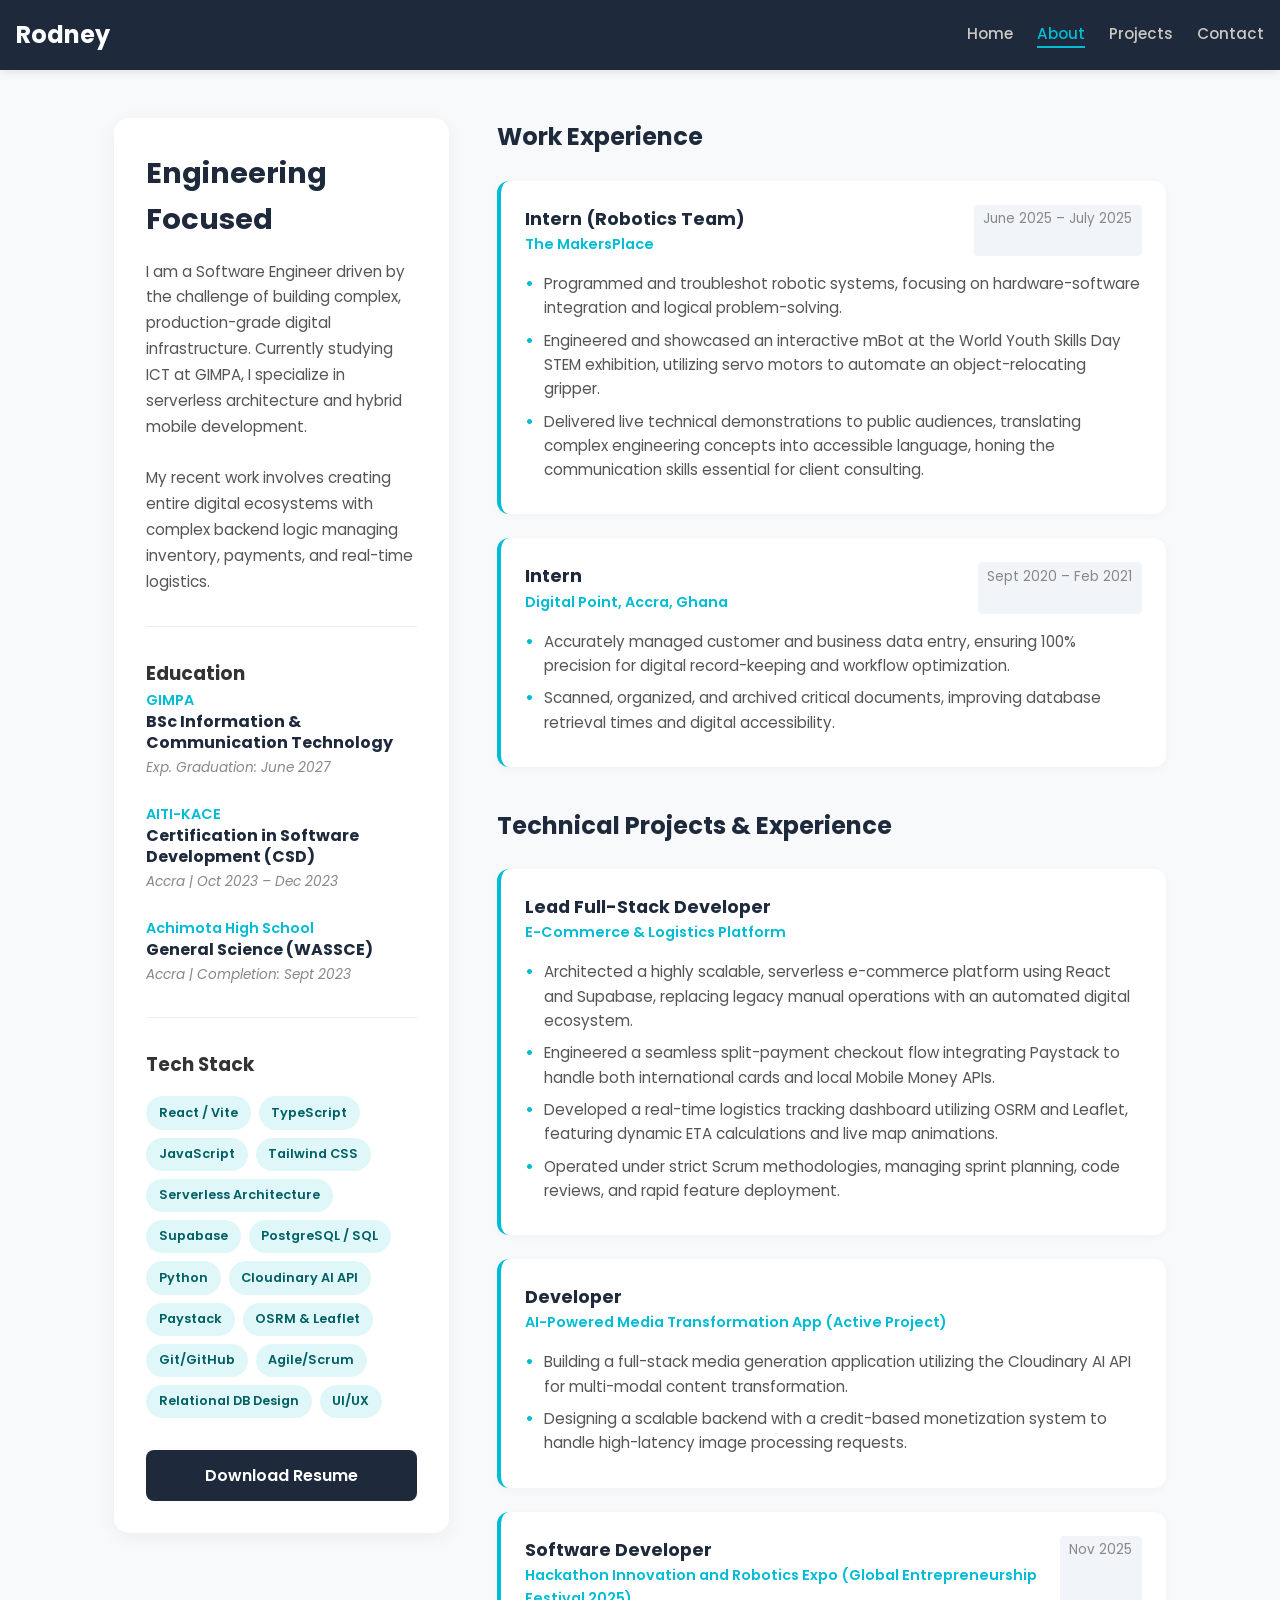
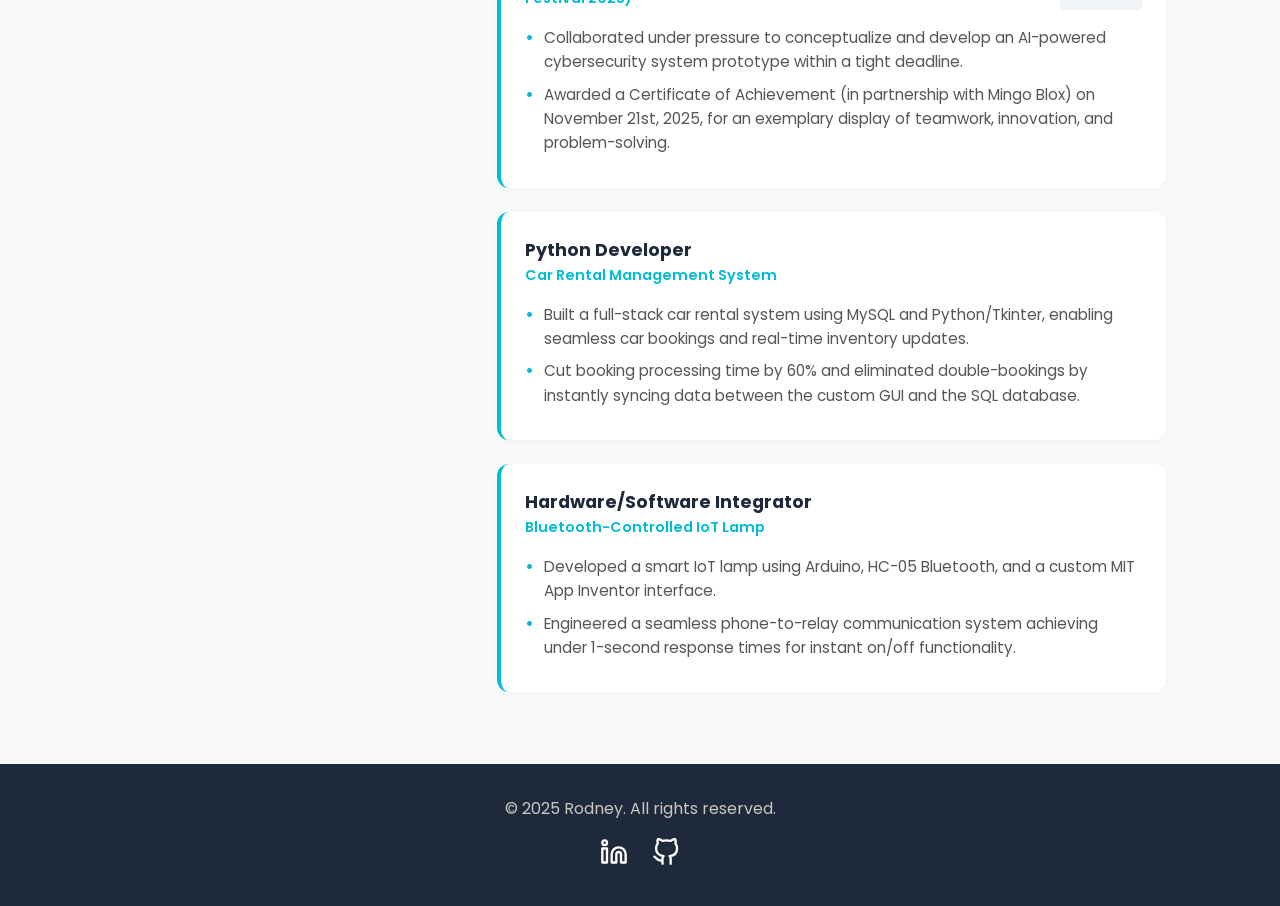
==== commit 9cfb688e: "Updated contact form and added SVG social icons" ====
--- a/about.html
+++ b/about.html
@@ -308,11 +308,11 @@
   <footer>
     <p>&copy; 2025 Rodney. All rights reserved.</p>
     <div class="social-icons">
-      <a href="https://www.linkedin.com/in/rodney-afriyie-882338365" target="_blank">
-        <img src="images/linkedin.png" alt="LinkedIn">
+      <a href="https://www.linkedin.com/in/rodney-afriyie-882338365" target="_blank" aria-label="LinkedIn">
+        <svg xmlns="http://www.w3.org/2000/svg" viewBox="0 0 24 24" fill="none" stroke-width="2" stroke-linecap="round" stroke-linejoin="round" class="feather feather-linkedin"><path d="M16 8a6 6 0 0 1 6 6v7h-4v-7a2 2 0 0 0-2-2 2 2 0 0 0-2 2v7h-4v-7a6 6 0 0 1 6-6z"></path><rect x="2" y="9" width="4" height="12"></rect><circle cx="4" cy="4" r="2"></circle></svg>
       </a>
-      <a href="https://github.com/YOUR_USERNAME" target="_blank">
-        <img src="images/github-icon.png" alt="GitHub">
+      <a href="https://github.com/afriyierodney64" target="_blank" aria-label="GitHub">
+        <svg xmlns="http://www.w3.org/2000/svg" viewBox="0 0 24 24" fill="none" stroke-width="2" stroke-linecap="round" stroke-linejoin="round" class="feather feather-github"><path d="M9 19c-5 1.5-5-2.5-7-3m14 6v-3.87a3.37 3.37 0 0 0-.94-2.61c3.14-.35 6.44-1.54 6.44-7A5.44 5.44 0 0 0 20 4.77 5.07 5.07 0 0 0 19.91 1S18.73.65 16 2.48a13.38 13.38 0 0 0-7 0C6.27.65 5.09 1 5.09 1A5.07 5.07 0 0 0 5 4.77a5.44 5.44 0 0 0-1.5 3.78c0 5.42 3.3 6.61 6.44 7A3.37 3.37 0 0 0 9 18.13V22"></path></svg>
       </a>
     </div>
   </footer>
--- a/style.css
+++ b/style.css
@@ -102,14 +102,21 @@
     margin-top: 1rem;
 }
 
-.social-icons img {
+.social-icons img, .social-icons svg {
     width: 28px;
     height: 28px;
     transition: transform 0.3s ease;
-    filter: brightness(0) invert(1); /* Makes icons white */
 }
 
-.social-icons img:hover {
+.social-icons img {
+    filter: brightness(0) invert(1);
+}
+
+.social-icons svg {
+    stroke: #fff;
+}
+
+.social-icons img:hover, .social-icons svg:hover {
     transform: scale(1.2);
     opacity: 0.8;
 }
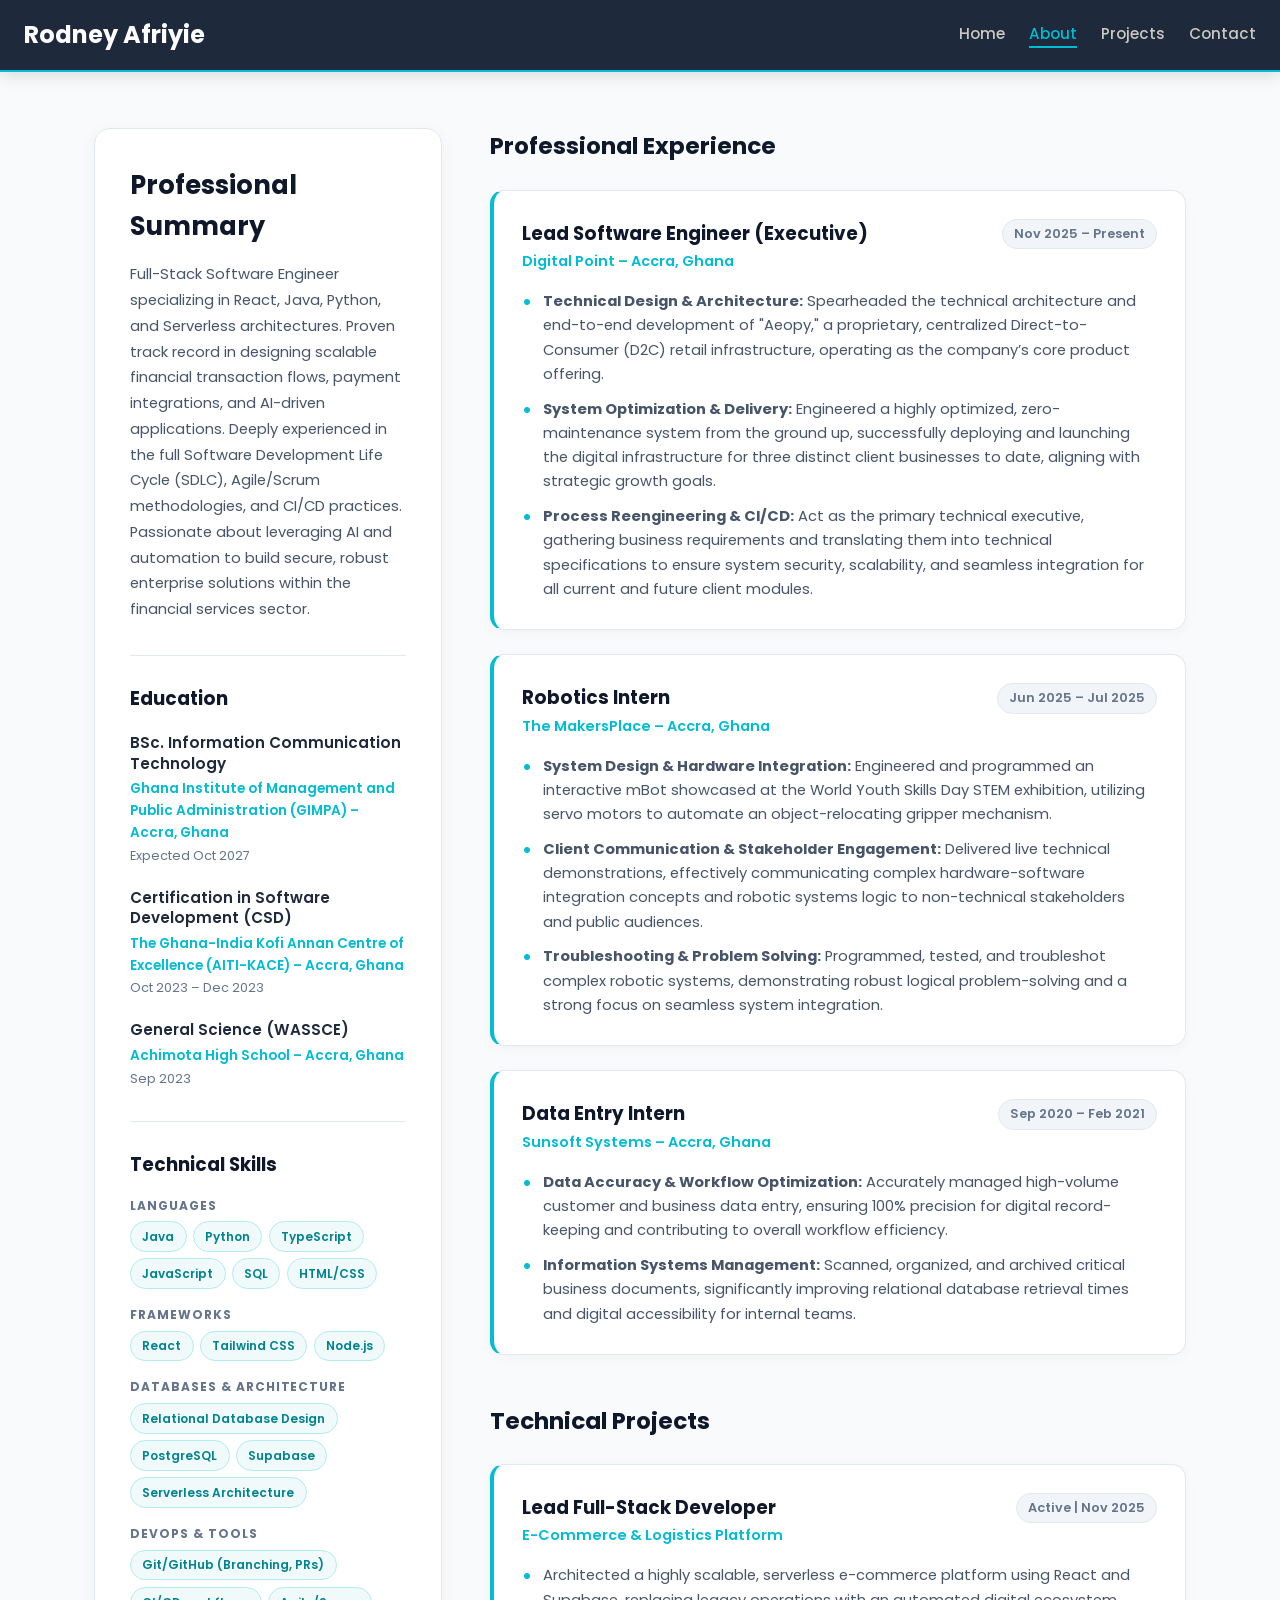
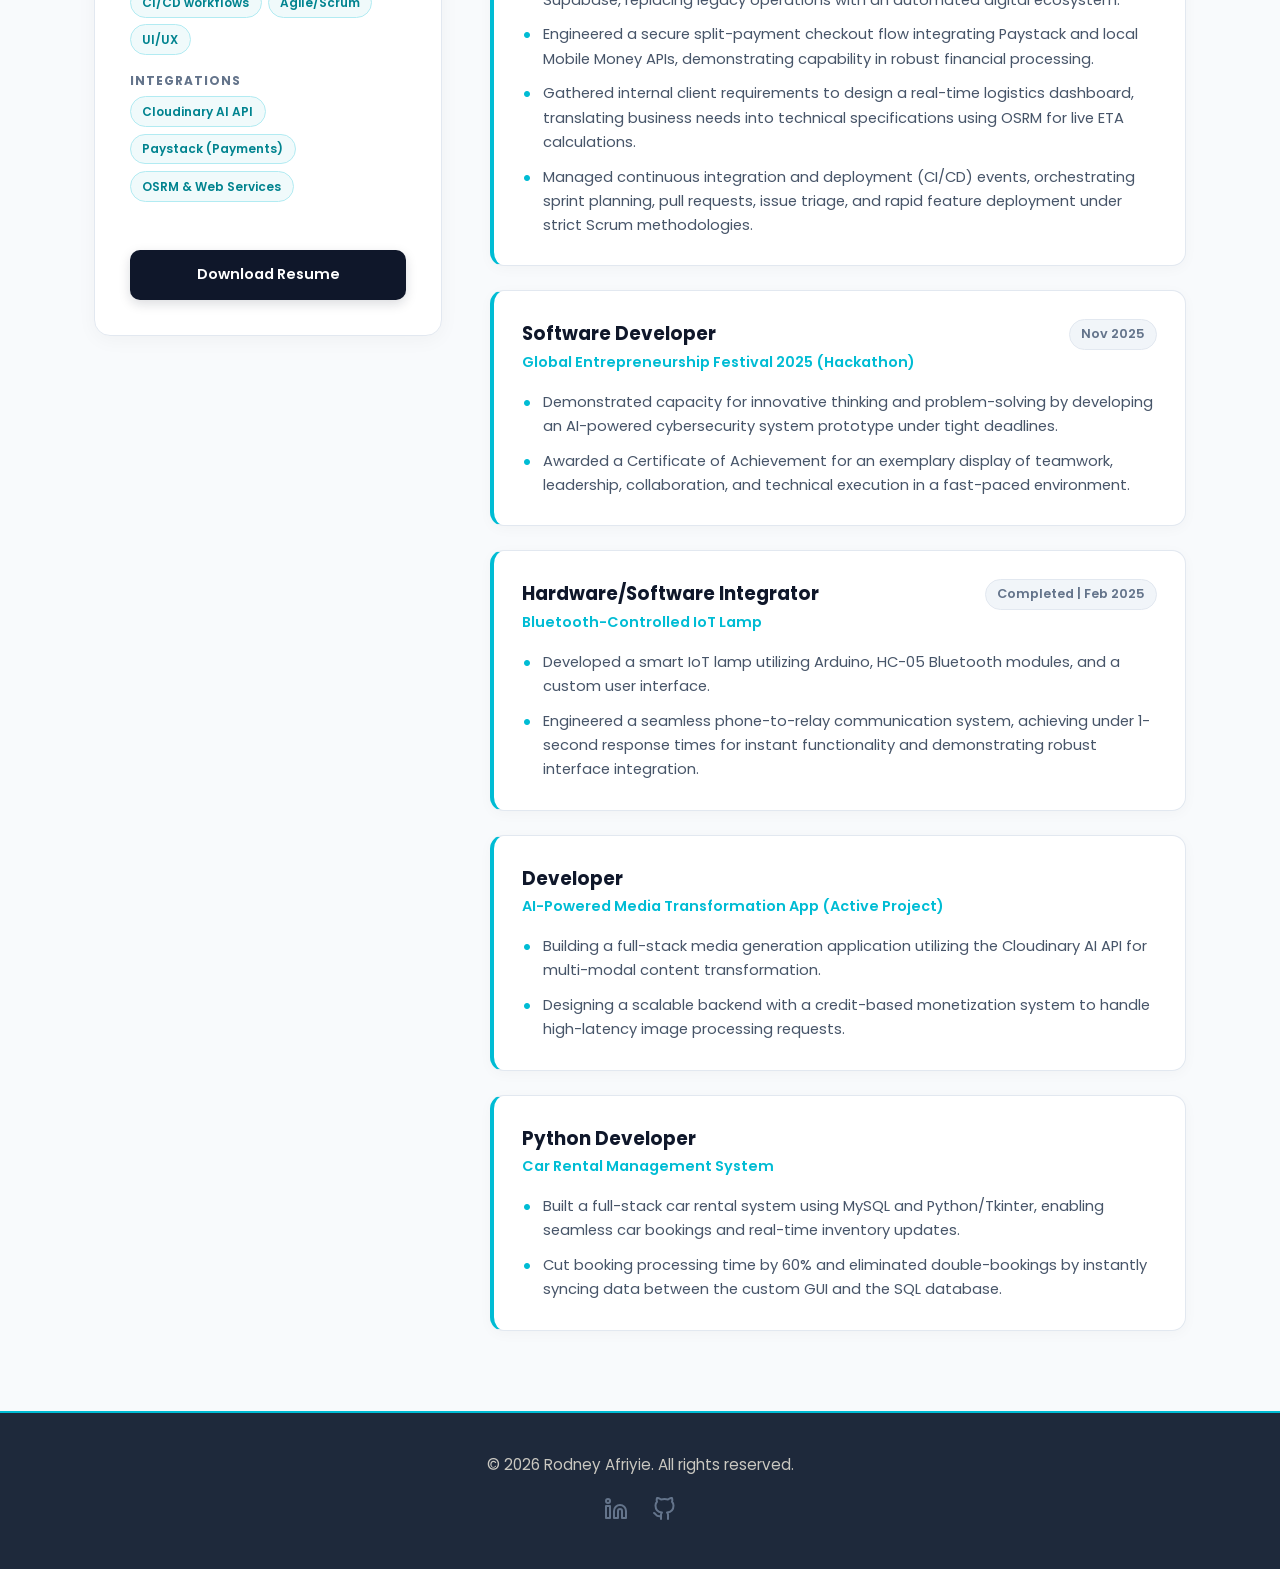
==== commit 2e3e3bcf: "Overhaul portfolio: mobile frames, studio monitors, deck animations, swipe gestures, new projects, a" ====
--- a/about.html
+++ b/about.html
@@ -3,15 +3,34 @@
 <head>
   <meta charset="UTF-8">
   <meta name="viewport" content="width=device-width, initial-scale=1.0">
-  <title>About Me | Rodney</title>
-  <link href="https://fonts.googleapis.com/css2?family=Poppins:wght@300;400;600;700&display=swap" rel="stylesheet">
+  <title>About Me | Rodney Afriyie</title>
+  <link href="https://fonts.googleapis.com/css2?family=Poppins:wght@300;400;500;600;700&display=swap" rel="stylesheet">
   <link href="style.css" rel="stylesheet">
 
   <style>
+    body {
+        background-color: #f8fafc;
+        color: #1e293b;
+    }
+
+    
+
+    
+
+    
+
+    
+
+    nav a:hover,
+    nav a.active {
+        color: #00bcd4;
+        border-bottom: 2px solid #00bcd4;
+    }
+
     /* Digital Resume Layout */
     .about-container {
-        max-width: 1100px;
-        margin: 3rem auto;
+        max-width: 1140px;
+        margin: 3.5rem auto;
         padding: 0 1.5rem;
         display: grid;
         grid-template-columns: 1fr 2fr;
@@ -22,32 +41,112 @@
     /* Left Sidebar */
     .bio-section {
         background: white;
-        padding: 2rem;
-        border-radius: 15px;
-        box-shadow: 0 4px 20px rgba(0,0,0,0.05);
+        padding: 2.2rem;
+        border-radius: 16px;
+        border: 1px solid #e2e8f0;
+        box-shadow: 0 4px 20px rgba(0,0,0,0.04);
         position: sticky;
         top: 100px;
     }
     
-    .bio-section h2 { font-size: 1.8rem; color: #1e293b; margin-bottom: 1rem; }
-    .bio-text { color: #555; font-size: 0.95rem; line-height: 1.7; margin-bottom: 2rem; }
+    .bio-section h2 {
+        font-size: 1.6rem;
+        color: #0f172a;
+        margin-bottom: 1rem;
+        font-weight: 700;
+    }
+    
+    .bio-text {
+        color: #475569;
+        font-size: 0.92rem;
+        line-height: 1.75;
+        margin-bottom: 2rem;
+    }
     
     /* Education Styling */
-    .education-box { margin-top: 2rem; padding-top: 2rem; border-top: 1px solid #eee; }
-    .education-item { margin-bottom: 1.5rem; }
-    .education-item:last-child { margin-bottom: 0; }
-    
-    .education-item h4 { margin-bottom: 0.2rem; color: #1e293b; font-size: 1rem; line-height: 1.3; }
-    .education-item .school { color: #00bcd4; font-weight: 600; font-size: 0.9rem; display: block; }
-    .education-item .date { font-size: 0.85rem; color: #888; font-style: italic; display: block; margin-top: 2px;}
-    
-    .skills-wrapper { display: flex; flex-wrap: wrap; gap: 0.5rem; margin-top: 1rem; }
+    .education-box {
+        margin-top: 2rem;
+        padding-top: 1.75rem;
+        border-top: 1px solid #e2e8f0;
+    }
+    
+    .education-box h3 {
+        font-size: 1.15rem;
+        color: #0f172a;
+        font-weight: 700;
+        margin-bottom: 1.25rem;
+    }
+    
+    .education-item {
+        margin-bottom: 1.35rem;
+    }
+    
+    .education-item:last-child {
+        margin-bottom: 0;
+    }
+    
+    .education-item h4 {
+        margin-bottom: 0.25rem;
+        color: #1e293b;
+        font-size: 0.95rem;
+        font-weight: 600;
+        line-height: 1.35;
+    }
+    
+    .education-item .school {
+        color: #00bcd4;
+        font-weight: 600;
+        font-size: 0.85rem;
+        display: block;
+    }
+    
+    .education-item .date {
+        font-size: 0.8rem;
+        color: #64748b;
+        display: block;
+        margin-top: 2px;
+    }
+
+    /* Skills Box */
+    .skills-box {
+        margin-top: 2rem;
+        padding-top: 1.75rem;
+        border-top: 1px solid #e2e8f0;
+    }
+
+    .skills-box h3 {
+        font-size: 1.15rem;
+        color: #0f172a;
+        font-weight: 700;
+        margin-bottom: 1rem;
+    }
+
+    .skill-category {
+        margin-bottom: 1rem;
+    }
+
+    .skill-category-title {
+        font-size: 0.75rem;
+        font-weight: 700;
+        text-transform: uppercase;
+        letter-spacing: 0.08em;
+        color: #64748b;
+        margin-bottom: 0.4rem;
+    }
+    
+    .skills-wrapper {
+        display: flex;
+        flex-wrap: wrap;
+        gap: 0.4rem;
+    }
+    
     .skill-tag {
-        background-color: #e0f7fa;
-        color: #006064;
-        padding: 0.4rem 0.8rem;
+        background-color: #f0fafb;
+        color: #00838f;
+        border: 1px solid #b2ebf2;
+        padding: 0.3rem 0.7rem;
         border-radius: 50px;
-        font-size: 0.8rem;
+        font-size: 0.75rem;
         font-weight: 600;
     }
 
@@ -56,47 +155,135 @@
         width: 100%;
         text-align: center;
         margin-top: 2rem;
-        padding: 0.8rem;
-        background-color: #1e293b;
+        padding: 0.85rem;
+        background-color: #0f172a;
         color: white;
         text-decoration: none;
-        border-radius: 8px;
+        border-radius: 10px;
         font-weight: 600;
-        transition: background 0.3s;
-        cursor: pointer;
-    }
-    .resume-btn:hover { background-color: #334155; }
+        font-size: 0.9rem;
+        transition: all 0.25s ease;
+        box-shadow: 0 4px 12px rgba(15, 23, 42, 0.15);
+    }
+    
+    .resume-btn:hover {
+        background-color: #1e293b;
+        transform: translateY(-2px);
+    }
     
     /* Right Timeline */
-    .timeline-section h3 { font-size: 1.5rem; color: #1e293b; margin-bottom: 1.5rem; }
+    .timeline-section h3 {
+        font-size: 1.45rem;
+        color: #0f172a;
+        margin-bottom: 1.5rem;
+        font-weight: 700;
+    }
     
     .timeline-item {
         background: white;
-        padding: 1.5rem;
-        border-radius: 12px;
+        padding: 1.75rem;
+        border-radius: 14px;
         margin-bottom: 1.5rem;
+        border: 1px solid #e2e8f0;
         border-left: 4px solid #00bcd4;
-        box-shadow: 0 2px 10px rgba(0,0,0,0.03);
-        transition: transform 0.3s ease;
-    }
-    .timeline-item:hover { transform: translateX(5px); }
-    
-    .job-header { display: flex; justify-content: space-between; margin-bottom: 1rem; }
-    .job-title { font-size: 1.1rem; font-weight: 700; color: #1e293b; }
-    .company { color: #00bcd4; font-weight: 600; font-size: 0.9rem; }
-    .job-date { font-size: 0.85rem; color: #888; background: #f1f5f9; padding: 0.2rem 0.6rem; border-radius: 4px; white-space: nowrap; }
-    
-    .job-desc ul { list-style-type: none; padding-left: 0; }
-    .job-desc li { position: relative; padding-left: 1.2rem; margin-bottom: 0.5rem; font-size: 0.95rem; color: #555; }
-    .job-desc li::before { content: "•"; color: #00bcd4; font-weight: bold; position: absolute; left: 0; }
-
-    @media (max-width: 850px) {
+        box-shadow: 0 3px 14px rgba(0,0,0,0.03);
+        transition: transform 0.25s ease, box-shadow 0.25s ease;
+    }
+    
+    .timeline-item:hover {
+        transform: translateX(4px);
+        box-shadow: 0 6px 20px rgba(0,0,0,0.06);
+    }
+    
+    .job-header {
+        display: flex;
+        justify-content: space-between;
+        align-items: flex-start;
+        margin-bottom: 1rem;
+        gap: 1rem;
+    }
+    
+    .job-title {
+        font-size: 1.15rem;
+        font-weight: 700;
+        color: #0f172a;
+    }
+    
+    .company {
+        color: #00bcd4;
+        font-weight: 600;
+        font-size: 0.9rem;
+        margin-top: 2px;
+    }
+    
+    .job-date {
+        font-size: 0.8rem;
+        font-weight: 600;
+        color: #64748b;
+        background: #f1f5f9;
+        padding: 0.25rem 0.7rem;
+        border-radius: 999px;
+        white-space: nowrap;
+        border: 1px solid #e2e8f0;
+    }
+    
+    .job-desc ul {
+        list-style-type: none;
+        padding-left: 0;
+    }
+    
+    .job-desc li {
+        position: relative;
+        padding-left: 1.3rem;
+        margin-bottom: 0.65rem;
+        font-size: 0.92rem;
+        color: #475569;
+        line-height: 1.65;
+    }
+
+    .job-desc li:last-child {
+        margin-bottom: 0;
+    }
+    
+    .job-desc li::before {
+        content: "•";
+        color: #00bcd4;
+        font-weight: bold;
+        font-size: 1.2rem;
+        position: absolute;
+        left: 0;
+        top: -2px;
+    }
+
+    
+
+    
+
+    .social-icons {
+        display: flex;
+        justify-content: center;
+        gap: 1.5rem;
+        margin-top: 1.25rem;
+    }
+
+    .social-icons svg {
+        width: 24px;
+        height: 24px;
+        stroke: #64748b;
+        transition: stroke 0.2s, transform 0.2s;
+    }
+
+    .social-icons svg:hover {
+        stroke: #00bcd4;
+        transform: translateY(-2px);
+    }
+
+    @media (max-width: 880px) {
         .about-container { grid-template-columns: 1fr; gap: 2rem; }
         .bio-section { position: static; }
-        .job-header { flex-direction: column; gap: 5px; }
-    }
-
-    /* Print Styles: Hides Nav, Footer, and Button when printing */
+        .job-header { flex-direction: column; gap: 6px; }
+    }
+
     @media print {
         header, footer, .resume-btn { display: none !important; }
         body { background-color: white; color: black; }
@@ -111,7 +298,7 @@
 <body>
 
   <header>
-    <a href="index.html"><h1>Rodney</h1></a>
+    <a href="index.html"><h1>Rodney Afriyie</h1></a>
     <nav>
       <a href="index.html">Home</a>
       <a href="about.html" class="active">About</a>
@@ -122,56 +309,80 @@
 
   <div class="about-container">
     
-    <!-- LEFT SIDE: Bio & Stack -->
+    <!-- LEFT SIDE: Bio, Education, & Stack -->
     <aside class="bio-section">
-        <h2>Engineering Focused</h2>
+        <h2>Professional Summary</h2>
         <p class="bio-text">
-            I am a Software Engineer driven by the challenge of building complex, production-grade digital infrastructure. 
-            Currently studying ICT at GIMPA, I specialize in serverless architecture and hybrid mobile development.
-            <br><br>
-            My recent work involves creating entire digital ecosystems with complex backend logic managing inventory, payments, and real-time logistics.
+            Full-Stack Software Engineer specializing in React, Java, Python, and Serverless architectures. Proven track record in designing scalable financial transaction flows, payment integrations, and AI-driven applications. Deeply experienced in the full Software Development Life Cycle (SDLC), Agile/Scrum methodologies, and CI/CD practices. Passionate about leveraging AI and automation to build secure, robust enterprise solutions within the financial services sector.
         </p>
 
+        <!-- Education Box -->
         <div class="education-box">
             <h3>Education</h3>
-            
             <div class="education-item">
-                <span class="school">GIMPA</span>
-                <h4>BSc Information & Communication Technology</h4>
-                <span class="date">Exp. Graduation: June 2027</span>
-            </div>
-
+                <h4>BSc. Information Communication Technology</h4>
+                <span class="school">Ghana Institute of Management and Public Administration (GIMPA) – Accra, Ghana</span>
+                <span class="date">Expected Oct 2027</span>
+            </div>
             <div class="education-item">
-                <span class="school">AITI-KACE</span>
                 <h4>Certification in Software Development (CSD)</h4>
-                <span class="date">Accra | Oct 2023 – Dec 2023</span>
-            </div>
-
+                <span class="school">The Ghana-India Kofi Annan Centre of Excellence (AITI-KACE) – Accra, Ghana</span>
+                <span class="date">Oct 2023 – Dec 2023</span>
+            </div>
             <div class="education-item">
-                <span class="school">Achimota High School</span>
                 <h4>General Science (WASSCE)</h4>
-                <span class="date">Accra | Completion: Sept 2023</span>
-            </div>
-        </div>
-
-        <div class="education-box">
-            <h3>Tech Stack</h3>
-            <div class="skills-wrapper">
-                <span class="skill-tag">React / Vite</span>
-                <span class="skill-tag">TypeScript</span>
-                <span class="skill-tag">JavaScript</span>
-                <span class="skill-tag">Tailwind CSS</span>
-                <span class="skill-tag">Serverless Architecture</span>
-                <span class="skill-tag">Supabase</span>
-                <span class="skill-tag">PostgreSQL / SQL</span>
-                <span class="skill-tag">Python</span>
-                <span class="skill-tag">Cloudinary AI API</span>
-                <span class="skill-tag">Paystack</span>
-                <span class="skill-tag">OSRM & Leaflet</span>
-                <span class="skill-tag">Git/GitHub</span>
-                <span class="skill-tag">Agile/Scrum</span>
-                <span class="skill-tag">Relational DB Design</span>
-                <span class="skill-tag">UI/UX</span>
+                <span class="school">Achimota High School – Accra, Ghana</span>
+                <span class="date">Sep 2023</span>
+            </div>
+        </div>
+
+        <!-- Technical Skills Box -->
+        <div class="skills-box">
+            <h3>Technical Skills</h3>
+            <div class="skill-category">
+                <div class="skill-category-title">Languages</div>
+                <div class="skills-wrapper">
+                    <span class="skill-tag">Java</span>
+                    <span class="skill-tag">Python</span>
+                    <span class="skill-tag">TypeScript</span>
+                    <span class="skill-tag">JavaScript</span>
+                    <span class="skill-tag">SQL</span>
+                    <span class="skill-tag">HTML/CSS</span>
+                </div>
+            </div>
+            <div class="skill-category">
+                <div class="skill-category-title">Frameworks</div>
+                <div class="skills-wrapper">
+                    <span class="skill-tag">React</span>
+                    <span class="skill-tag">Tailwind CSS</span>
+                    <span class="skill-tag">Node.js</span>
+                </div>
+            </div>
+            <div class="skill-category">
+                <div class="skill-category-title">Databases & Architecture</div>
+                <div class="skills-wrapper">
+                    <span class="skill-tag">Relational Database Design</span>
+                    <span class="skill-tag">PostgreSQL</span>
+                    <span class="skill-tag">Supabase</span>
+                    <span class="skill-tag">Serverless Architecture</span>
+                </div>
+            </div>
+            <div class="skill-category">
+                <div class="skill-category-title">DevOps & Tools</div>
+                <div class="skills-wrapper">
+                    <span class="skill-tag">Git/GitHub (Branching, PRs)</span>
+                    <span class="skill-tag">CI/CD workflows</span>
+                    <span class="skill-tag">Agile/Scrum</span>
+                    <span class="skill-tag">UI/UX</span>
+                </div>
+            </div>
+            <div class="skill-category">
+                <div class="skill-category-title">Integrations</div>
+                <div class="skills-wrapper">
+                    <span class="skill-tag">Cloudinary AI API</span>
+                    <span class="skill-tag">Paystack (Payments)</span>
+                    <span class="skill-tag">OSRM & Web Services</span>
+                </div>
             </div>
         </div>
 
@@ -179,66 +390,119 @@
         <a href="Rodney Afriyie - Resume.pdf" download="Rodney Afriyie - Resume.pdf" class="resume-btn">Download Resume</a>
     </aside>
 
-    <!-- RIGHT SIDE: Experience -->
+    <!-- RIGHT SIDE: Experience & Technical Projects -->
     <main class="timeline-section">
-        <h3>Work Experience</h3>
-
-        <!-- Job 1: The MakersPlace -->
-        <div class="timeline-item">
-            <div class="job-header">
-                <div>
-                    <div class="job-title">Intern (Robotics Team)</div>
-                    <div class="company">The MakersPlace</div>
-                </div>
-                <span class="job-date">June 2025 – July 2025</span>
-            </div>
-            <div class="job-desc">
-                <ul>
-                    <li>Programmed and troubleshot robotic systems, focusing on hardware-software integration and logical problem-solving.</li>
-                    <li>Engineered and showcased an interactive mBot at the World Youth Skills Day STEM exhibition, utilizing servo motors to automate an object-relocating gripper.</li>
-                    <li>Delivered live technical demonstrations to public audiences, translating complex engineering concepts into accessible language, honing the communication skills essential for client consulting.</li>
-                </ul>
-            </div>
-        </div>
-
-        <!-- Job 2: Digital Point -->
-        <div class="timeline-item">
-            <div class="job-header">
-                <div>
-                    <div class="job-title">Intern</div>
-                    <div class="company">Digital Point, Accra, Ghana</div>
-                </div>
-                <span class="job-date">Sept 2020 – Feb 2021</span>
-            </div>
-            <div class="job-desc">
-                <ul>
-                    <li>Accurately managed customer and business data entry, ensuring 100% precision for digital record-keeping and workflow optimization.</li>
-                    <li>Scanned, organized, and archived critical documents, improving database retrieval times and digital accessibility.</li>
-                </ul>
-            </div>
-        </div>
-
-        <h3 style="margin-top: 2.5rem;">Technical Projects & Experience</h3>
+        <h3>Professional Experience</h3>
+
+        <!-- Job 1: Digital Point (Executive Lead) -->
+        <div class="timeline-item">
+            <div class="job-header">
+                <div>
+                    <div class="job-title">Lead Software Engineer (Executive)</div>
+                    <div class="company">Digital Point – Accra, Ghana</div>
+                </div>
+                <span class="job-date">Nov 2025 – Present</span>
+            </div>
+            <div class="job-desc">
+                <ul>
+                    <li><strong>Technical Design &amp; Architecture:</strong> Spearheaded the technical architecture and end-to-end development of "Aeopy," a proprietary, centralized Direct-to-Consumer (D2C) retail infrastructure, operating as the company’s core product offering.</li>
+                    <li><strong>System Optimization &amp; Delivery:</strong> Engineered a highly optimized, zero-maintenance system from the ground up, successfully deploying and launching the digital infrastructure for three distinct client businesses to date, aligning with strategic growth goals.</li>
+                    <li><strong>Process Reengineering &amp; CI/CD:</strong> Act as the primary technical executive, gathering business requirements and translating them into technical specifications to ensure system security, scalability, and seamless integration for all current and future client modules.</li>
+                </ul>
+            </div>
+        </div>
+
+        <!-- Job 2: The MakersPlace -->
+        <div class="timeline-item">
+            <div class="job-header">
+                <div>
+                    <div class="job-title">Robotics Intern</div>
+                    <div class="company">The MakersPlace – Accra, Ghana</div>
+                </div>
+                <span class="job-date">Jun 2025 – Jul 2025</span>
+            </div>
+            <div class="job-desc">
+                <ul>
+                    <li><strong>System Design &amp; Hardware Integration:</strong> Engineered and programmed an interactive mBot showcased at the World Youth Skills Day STEM exhibition, utilizing servo motors to automate an object-relocating gripper mechanism.</li>
+                    <li><strong>Client Communication &amp; Stakeholder Engagement:</strong> Delivered live technical demonstrations, effectively communicating complex hardware-software integration concepts and robotic systems logic to non-technical stakeholders and public audiences.</li>
+                    <li><strong>Troubleshooting &amp; Problem Solving:</strong> Programmed, tested, and troubleshot complex robotic systems, demonstrating robust logical problem-solving and a strong focus on seamless system integration.</li>
+                </ul>
+            </div>
+        </div>
+
+        <!-- Job 3: Sunsoft Systems -->
+        <div class="timeline-item">
+            <div class="job-header">
+                <div>
+                    <div class="job-title">Data Entry Intern</div>
+                    <div class="company">Sunsoft Systems – Accra, Ghana</div>
+                </div>
+                <span class="job-date">Sep 2020 – Feb 2021</span>
+            </div>
+            <div class="job-desc">
+                <ul>
+                    <li><strong>Data Accuracy &amp; Workflow Optimization:</strong> Accurately managed high-volume customer and business data entry, ensuring 100% precision for digital record-keeping and contributing to overall workflow efficiency.</li>
+                    <li><strong>Information Systems Management:</strong> Scanned, organized, and archived critical business documents, significantly improving relational database retrieval times and digital accessibility for internal teams.</li>
+                </ul>
+            </div>
+        </div>
+
+        <h3 style="margin-top: 3rem;">Technical Projects</h3>
 
         <!-- Project 1: E-Commerce & Logistics Platform -->
         <div class="timeline-item">
             <div class="job-header">
                 <div>
                     <div class="job-title">Lead Full-Stack Developer</div>
-                    <div class="company">E-Commerce & Logistics Platform</div>
-                </div>
-            </div>
-            <div class="job-desc">
-                <ul>
-                    <li>Architected a highly scalable, serverless e-commerce platform using React and Supabase, replacing legacy manual operations with an automated digital ecosystem.</li>
-                    <li>Engineered a seamless split-payment checkout flow integrating Paystack to handle both international cards and local Mobile Money APIs.</li>
-                    <li>Developed a real-time logistics tracking dashboard utilizing OSRM and Leaflet, featuring dynamic ETA calculations and live map animations.</li>
-                    <li>Operated under strict Scrum methodologies, managing sprint planning, code reviews, and rapid feature deployment.</li>
-                </ul>
-            </div>
-        </div>
-
-        <!-- Project 2: AI-Powered Media Transformation App -->
+                    <div class="company">E-Commerce &amp; Logistics Platform</div>
+                </div>
+                <span class="job-date">Active | Nov 2025</span>
+            </div>
+            <div class="job-desc">
+                <ul>
+                    <li>Architected a highly scalable, serverless e-commerce platform using React and Supabase, replacing legacy operations with an automated digital ecosystem.</li>
+                    <li>Engineered a secure split-payment checkout flow integrating Paystack and local Mobile Money APIs, demonstrating capability in robust financial processing.</li>
+                    <li>Gathered internal client requirements to design a real-time logistics dashboard, translating business needs into technical specifications using OSRM for live ETA calculations.</li>
+                    <li>Managed continuous integration and deployment (CI/CD) events, orchestrating sprint planning, pull requests, issue triage, and rapid feature deployment under strict Scrum methodologies.</li>
+                </ul>
+            </div>
+        </div>
+
+        <!-- Project 2: Global Entrepreneurship Festival (Hackathon) -->
+        <div class="timeline-item">
+            <div class="job-header">
+                <div>
+                    <div class="job-title">Software Developer</div>
+                    <div class="company">Global Entrepreneurship Festival 2025 (Hackathon)</div>
+                </div>
+                <span class="job-date">Nov 2025</span>
+            </div>
+            <div class="job-desc">
+                <ul>
+                    <li>Demonstrated capacity for innovative thinking and problem-solving by developing an AI-powered cybersecurity system prototype under tight deadlines.</li>
+                    <li>Awarded a Certificate of Achievement for an exemplary display of teamwork, leadership, collaboration, and technical execution in a fast-paced environment.</li>
+                </ul>
+            </div>
+        </div>
+
+        <!-- Project 3: Bluetooth-Controlled IoT Lamp -->
+        <div class="timeline-item">
+            <div class="job-header">
+                <div>
+                    <div class="job-title">Hardware/Software Integrator</div>
+                    <div class="company">Bluetooth-Controlled IoT Lamp</div>
+                </div>
+                <span class="job-date">Completed | Feb 2025</span>
+            </div>
+            <div class="job-desc">
+                <ul>
+                    <li>Developed a smart IoT lamp utilizing Arduino, HC-05 Bluetooth modules, and a custom user interface.</li>
+                    <li>Engineered a seamless phone-to-relay communication system, achieving under 1-second response times for instant functionality and demonstrating robust interface integration.</li>
+                </ul>
+            </div>
+        </div>
+
+        <!-- Project 4: AI-Powered Media Transformation App (Retained) -->
         <div class="timeline-item">
             <div class="job-header">
                 <div>
@@ -254,24 +518,7 @@
             </div>
         </div>
 
-        <!-- Project 3: Hackathon Innovation -->
-        <div class="timeline-item">
-            <div class="job-header">
-                <div>
-                    <div class="job-title">Software Developer</div>
-                    <div class="company">Hackathon Innovation and Robotics Expo (Global Entrepreneurship Festival 2025)</div>
-                </div>
-                <span class="job-date">Nov 2025</span>
-            </div>
-            <div class="job-desc">
-                <ul>
-                    <li>Collaborated under pressure to conceptualize and develop an AI-powered cybersecurity system prototype within a tight deadline.</li>
-                    <li>Awarded a Certificate of Achievement (in partnership with Mingo Blox) on November 21st, 2025, for an exemplary display of teamwork, innovation, and problem-solving.</li>
-                </ul>
-            </div>
-        </div>
-
-        <!-- Project 4: Car Rental System -->
+        <!-- Project 5: Car Rental System (Retained) -->
         <div class="timeline-item">
             <div class="job-header">
                 <div>
@@ -286,27 +533,11 @@
                 </ul>
             </div>
         </div>
-
-        <!-- Project 5: IoT Lamp -->
-        <div class="timeline-item">
-            <div class="job-header">
-                <div>
-                    <div class="job-title">Hardware/Software Integrator</div>
-                    <div class="company">Bluetooth-Controlled IoT Lamp</div>
-                </div>
-            </div>
-            <div class="job-desc">
-                <ul>
-                    <li>Developed a smart IoT lamp using Arduino, HC-05 Bluetooth, and a custom MIT App Inventor interface.</li>
-                    <li>Engineered a seamless phone-to-relay communication system achieving under 1-second response times for instant on/off functionality.</li>
-                </ul>
-            </div>
-        </div>
     </main>
   </div>
 
   <footer>
-    <p>&copy; 2025 Rodney. All rights reserved.</p>
+    <p>&copy; 2026 Rodney Afriyie. All rights reserved.</p>
     <div class="social-icons">
       <a href="https://www.linkedin.com/in/rodney-afriyie-882338365" target="_blank" aria-label="LinkedIn">
         <svg xmlns="http://www.w3.org/2000/svg" viewBox="0 0 24 24" fill="none" stroke-width="2" stroke-linecap="round" stroke-linejoin="round" class="feather feather-linkedin"><path d="M16 8a6 6 0 0 1 6 6v7h-4v-7a2 2 0 0 0-2-2 2 2 0 0 0-2 2v7h-4v-7a6 6 0 0 1 6-6z"></path><rect x="2" y="9" width="4" height="12"></rect><circle cx="4" cy="4" r="2"></circle></svg>
@@ -318,4 +549,4 @@
   </footer>
 
 </body>
-</html>+</html>
--- a/style.css
+++ b/style.css
@@ -14,7 +14,7 @@
 body {
     font-family: 'Poppins', sans-serif;
     line-height: 1.6;
-    background-color: #f8f9fa; /* Modern off-white background */
+    background-color: #f8fafc;
     color: #333;
     display: flex;
     flex-direction: column;
@@ -27,7 +27,7 @@
 header {
     background-color: #1e293b;
     color: #CAC8C1;
-    padding: 1rem;
+    padding: 1rem 1.5rem;
     display: flex;
     justify-content: space-between;
     align-items: center;
@@ -35,17 +35,19 @@
     top: 0;
     z-index: 1000;
     width: 100%;
-    box-shadow: 0 2px 10px rgba(0,0,0,0.1);
+    border-bottom: 2px solid #00bcd4;
+    box-shadow: 0 4px 15px rgba(0, 0, 0, 0.12);
 }
 
 header h1 {
     font-size: 1.5rem;
-    color: #fff;
+    color: #ffffff;
+    font-weight: 700;
     white-space: nowrap;
 }
 
 header a {
-    color: #CAC8C1;
+    color: #ffffff;
     text-decoration: none;
     font-weight: 600;
 }
@@ -88,24 +90,30 @@
 /* ===== FOOTER ===== */
 footer {
     text-align: center;
-    padding: 2rem 1rem;
+    padding: 2.5rem 1rem;
     background-color: #1e293b;
+    border-top: 2px solid #00bcd4;
     color: #CAC8C1;
     margin-top: auto;
     width: 100%;
+}
+
+footer p {
+    color: #CAC8C1;
+    font-size: 0.95rem;
 }
 
 .social-icons {
     display: flex;
     justify-content: center;
     gap: 1.5rem;
-    margin-top: 1rem;
+    margin-top: 1.25rem;
 }
 
 .social-icons img, .social-icons svg {
-    width: 28px;
-    height: 28px;
-    transition: transform 0.3s ease;
+    width: 26px;
+    height: 26px;
+    transition: transform 0.3s ease, stroke 0.2s ease;
 }
 
 .social-icons img {
@@ -113,12 +121,13 @@
 }
 
 .social-icons svg {
-    stroke: #fff;
+    stroke: #CAC8C1;
+    fill: none;
 }
 
 .social-icons img:hover, .social-icons svg:hover {
-    transform: scale(1.2);
-    opacity: 0.8;
+    transform: translateY(-2px) scale(1.15);
+    stroke: #00bcd4;
 }
 
 /* ===== UTILITY CLASSES ===== */
@@ -131,4 +140,4 @@
     transition: background 0.3s ease;
     cursor: pointer;
     border: none;
-}+}
